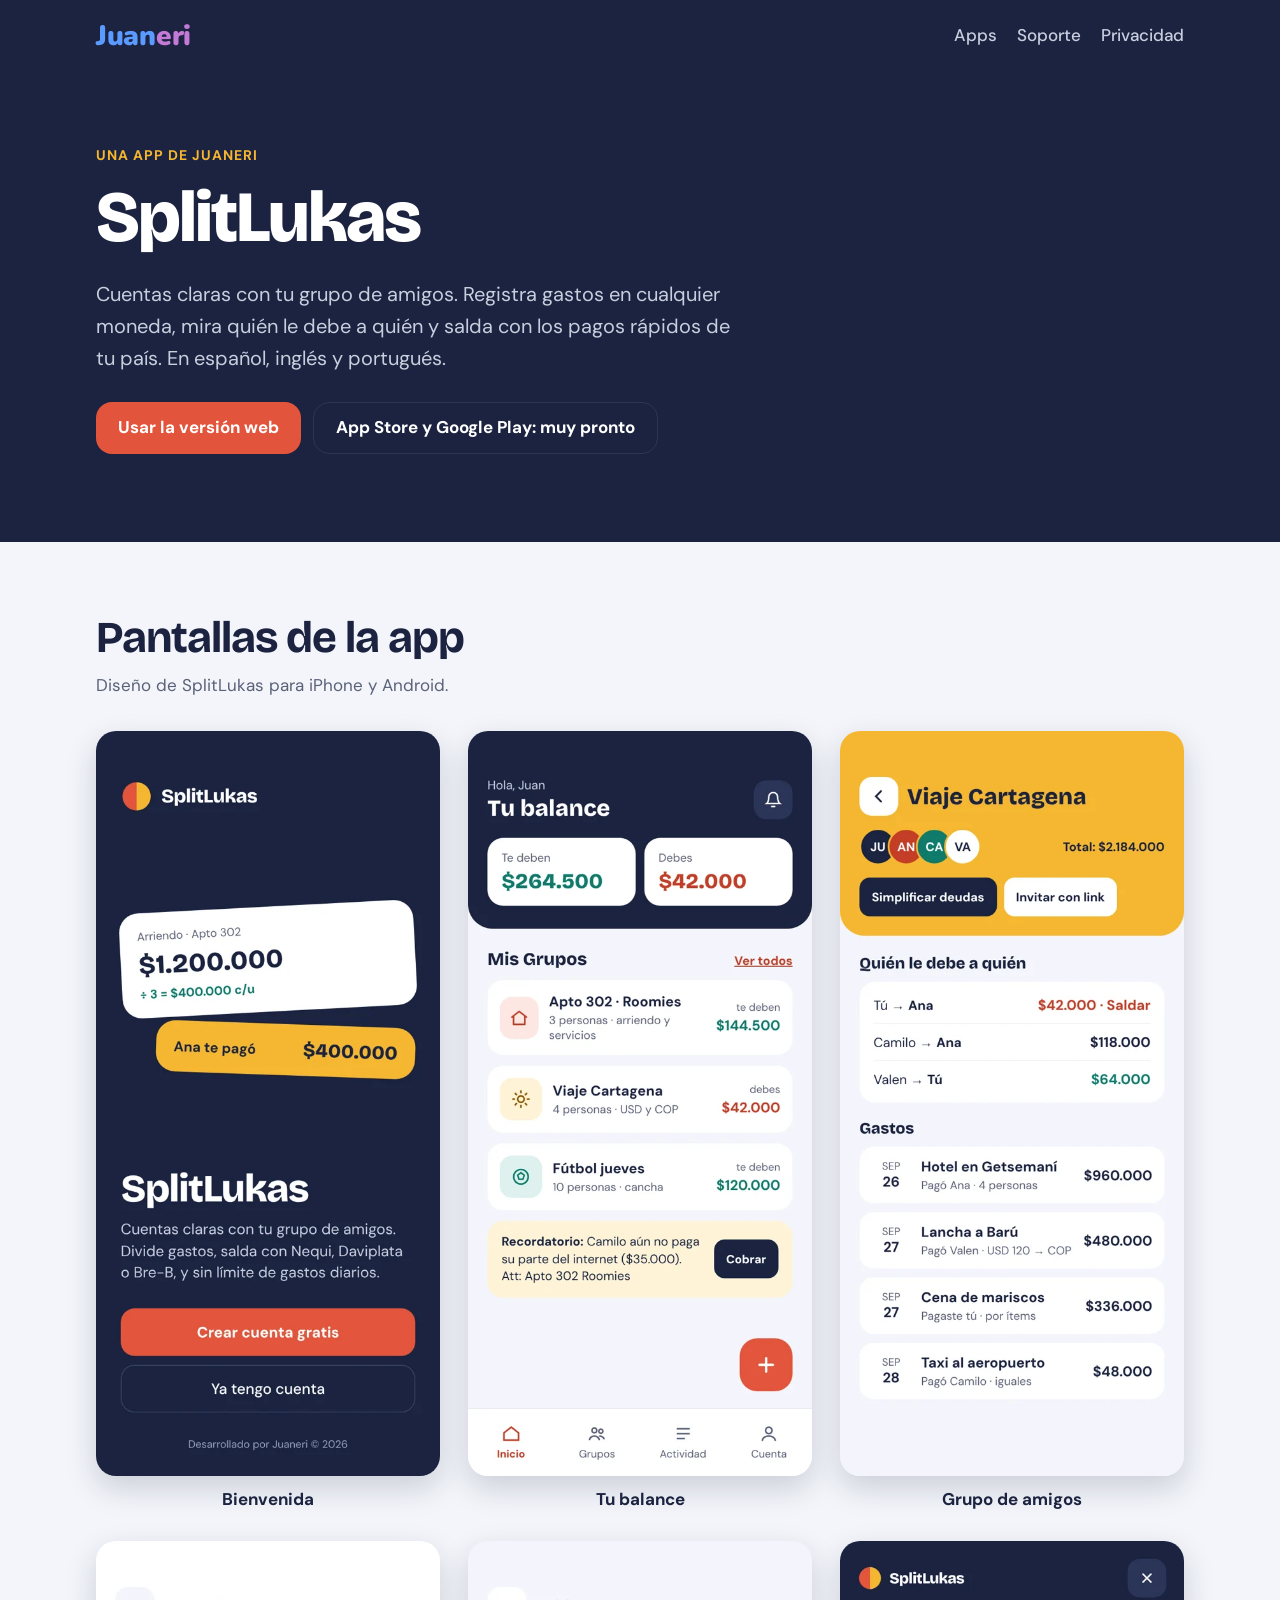
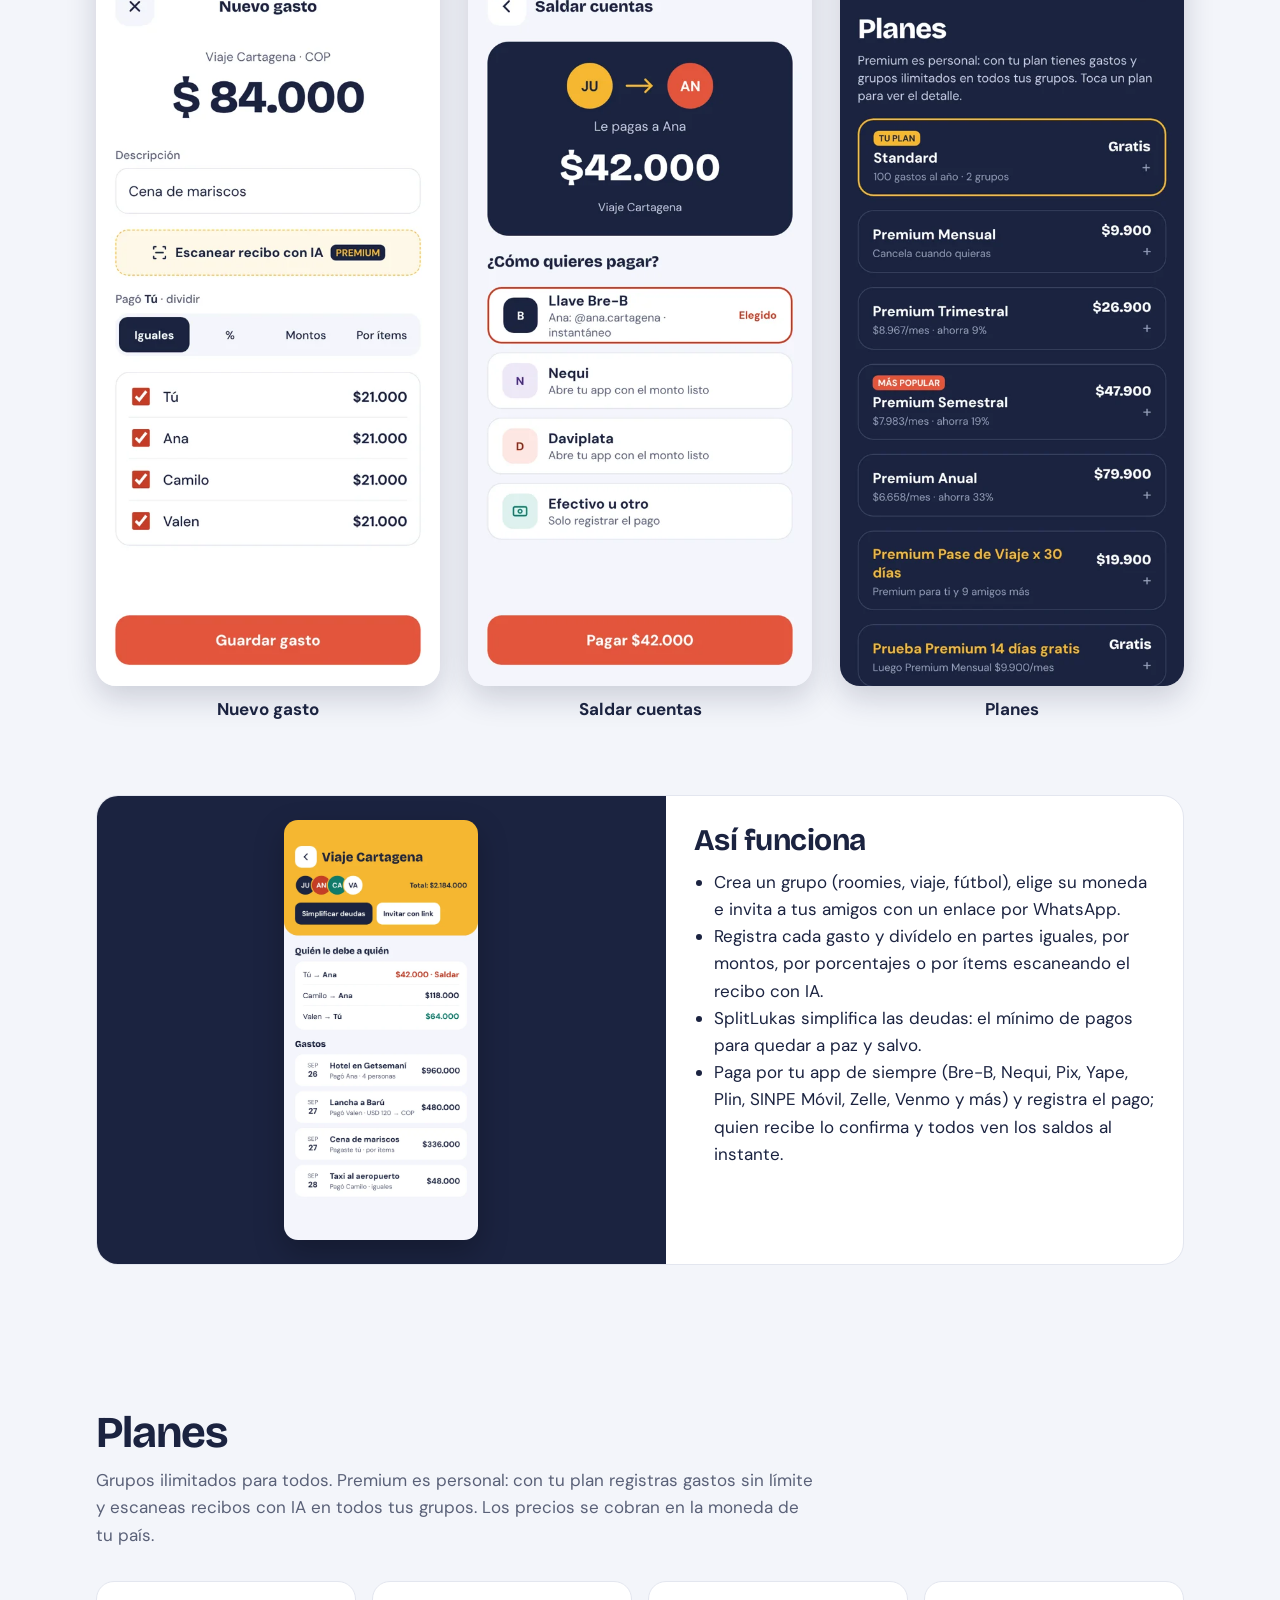
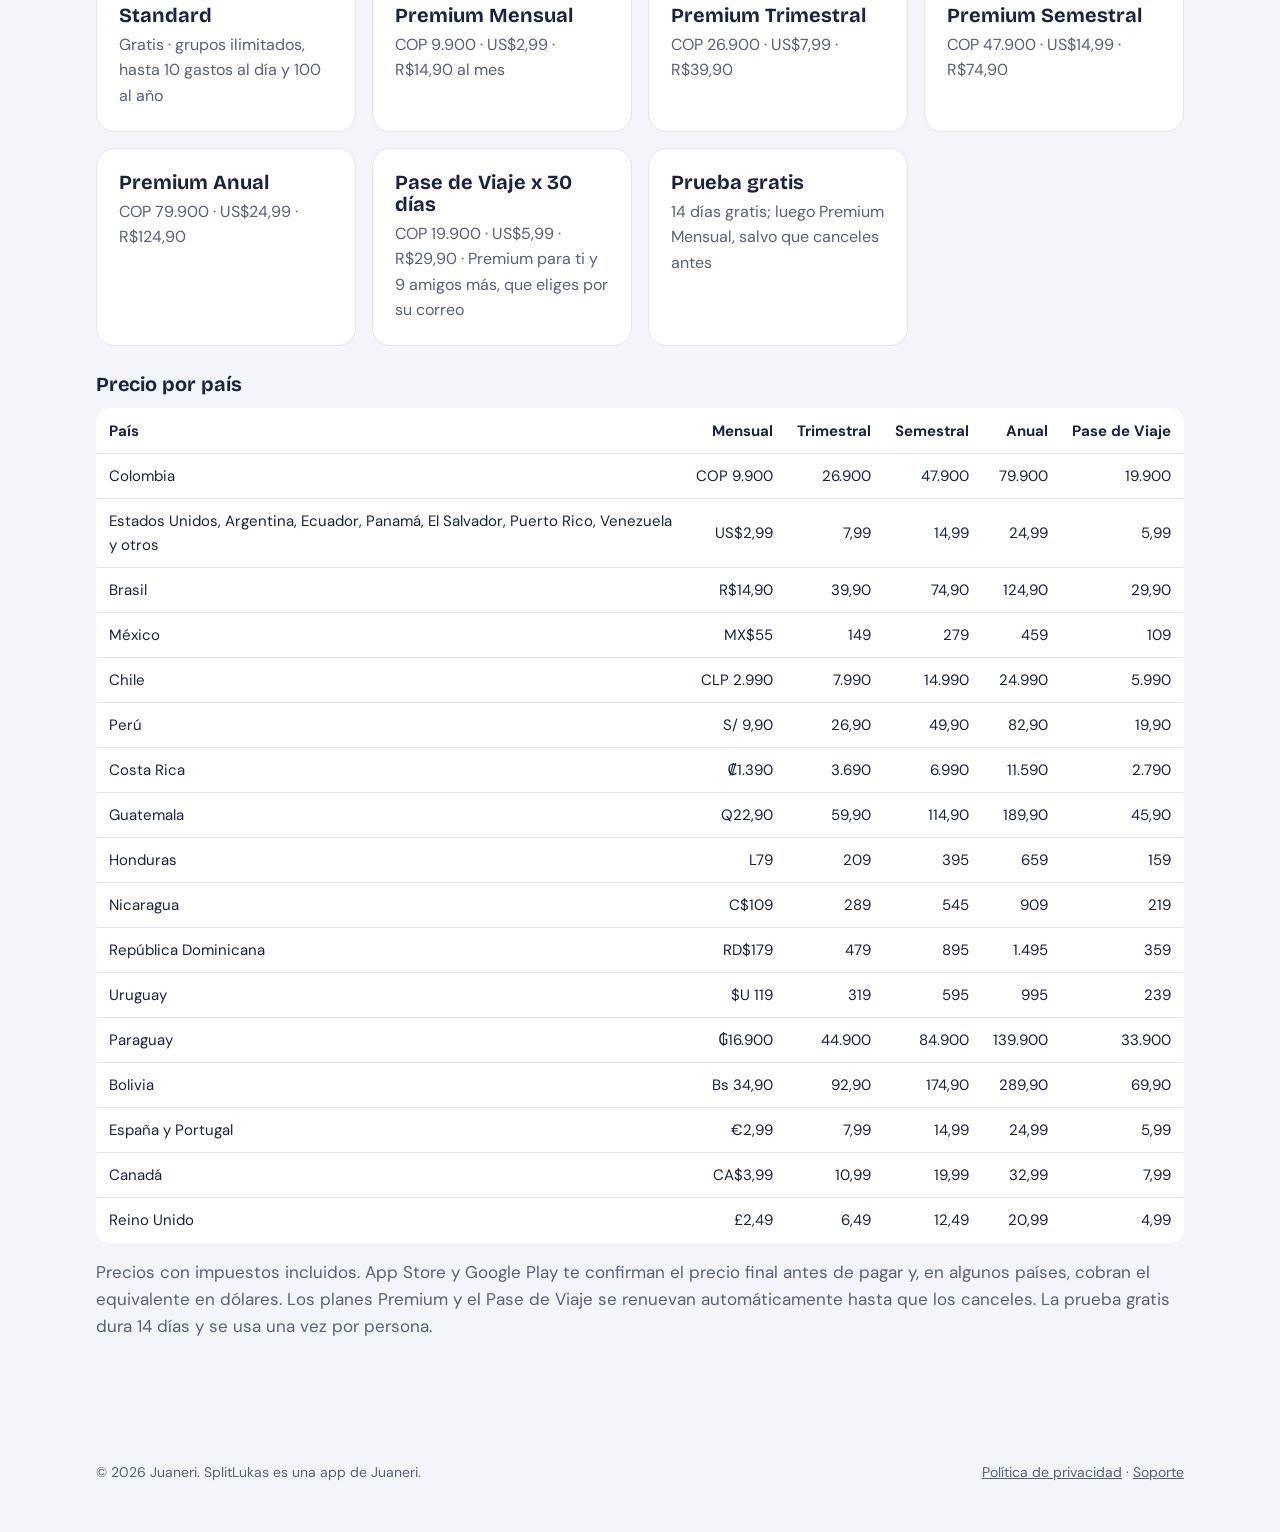
==== splitlukas/index.html @ 3a76f8da "SplitLukas global: idiomas, pagos rápidos por país, precios por país y nuevos límites del plan grati" ====
<!doctype html>
<html lang="es">
<head>
<meta charset="utf-8">
<meta name="viewport" content="width=device-width, initial-scale=1">
<title>SplitLukas · Cuentas claras con tu grupo de amigos</title>
<meta name="description" content="SplitLukas divide gastos entre amigos, roomies y viajeros, en cualquier moneda. Saldos en tiempo real y pagos rápidos de tu país: Bre-B, Pix, Yape, SINPE, Zelle y más. En español, inglés y portugués. Una app de Juaneri.">
<link rel="icon" href="../img/splitlukas-icon.png">
<link rel="preconnect" href="https://fonts.googleapis.com">
<link href="https://fonts.googleapis.com/css2?family=Bricolage+Grotesque:wght@700;800&family=DM+Sans:wght@400;500;700&family=Nunito:wght@900&display=swap" rel="stylesheet">
<link rel="stylesheet" href="../styles.css">
</head>
<body>
<header class="top">
  <div class="wrap nav">
    <a class="brand" href="/"><span class="wm-a">Juan</span><span class="wm-b">eri</span></a>
    <nav aria-label="Principal">
      <a href="/#apps">Apps</a>
      <a href="soporte.html">Soporte</a>
      <a href="privacidad.html">Privacidad</a>
    </nav>
  </div>
  <div class="wrap hero">
    <div class="eyebrow">Una app de Juaneri</div>
    <h1>SplitLukas</h1>
    <p>Cuentas claras con tu grupo de amigos. Registra gastos en cualquier moneda, mira quién le debe a quién y salda con los pagos rápidos de tu país. En español, inglés y portugués.</p>
    <div class="actions">
      <a class="btn primary" href="https://splitlukas.expo.app">Usar la versión web</a>
      <span class="btn ghost" aria-disabled="true">App Store y Google Play: muy pronto</span>
    </div>
  </div>
</header>
<main>
  <section class="gallery-sec">
    <div class="wrap">
      <div class="section-head">
        <h2>Pantallas de la app</h2>
        <p>Diseño de SplitLukas para iPhone y Android.</p>
      </div>
      <div class="gallery">
        <figure><img src="../img/proto-bienvenida.webp" alt="Pantalla de bienvenida con un arriendo dividido entre 3" width="540" height="1169" loading="lazy"><figcaption>Bienvenida</figcaption></figure>
        <figure><img src="../img/proto-inicio.webp" alt="Inicio con lo que te deben, lo que debes y tus grupos" width="540" height="1169" loading="lazy"><figcaption>Tu balance</figcaption></figure>
        <figure><img src="../img/proto-grupo.webp" alt="Grupo Viaje Cartagena con deudas simplificadas y gastos" width="540" height="1169" loading="lazy"><figcaption>Grupo de amigos</figcaption></figure>
        <figure><img src="../img/proto-gasto.webp" alt="Registro de un gasto dividido en partes iguales" width="540" height="1169" loading="lazy"><figcaption>Nuevo gasto</figcaption></figure>
        <figure><img src="../img/proto-saldar.webp" alt="Saldar cuentas con los pagos rápidos del país, como Bre-B, Pix o Yape" width="540" height="1169" loading="lazy"><figcaption>Saldar cuentas</figcaption></figure>
        <figure><img src="../img/app-planes.webp" alt="Pantalla Planes con Standard, los planes Premium, el Pase de Viaje y la prueba gratis" width="540" height="1169" loading="lazy"><figcaption>Planes</figcaption></figure>
      </div>
    </div>
  </section>
  <section>
    <div class="wrap">
      <div class="apps">
        <article class="app">
          <div class="shot"><img src="../img/proto-grupo.webp" alt="Grupo de viaje en SplitLukas con gastos y saldos" width="540" height="1169"></div>
          <div class="body">
            <h3>Así funciona</h3>
            <ul>
              <li>Crea un grupo (roomies, viaje, fútbol), elige su moneda e invita a tus amigos con un enlace por WhatsApp.</li>
              <li>Registra cada gasto y divídelo en partes iguales, por montos, por porcentajes o por ítems escaneando el recibo con IA.</li>
              <li>SplitLukas simplifica las deudas: el mínimo de pagos para quedar a paz y salvo.</li>
              <li>Paga por tu app de siempre (Bre-B, Nequi, Pix, Yape, Plin, SINPE Móvil, Zelle, Venmo y más) y registra el pago; quien recibe lo confirma y todos ven los saldos al instante.</li>
            </ul>
          </div>
        </article>
      </div>
    </div>
  </section>
  <section>
    <div class="wrap">
      <div class="section-head">
        <h2>Planes</h2>
        <p>Grupos ilimitados para todos. Premium es personal: con tu plan registras gastos sin límite y escaneas recibos con IA en todos tus grupos. Los precios se cobran en la moneda de tu país.</p>
      </div>
      <div class="values">
        <div class="value"><h3>Standard</h3><p>Gratis · grupos ilimitados, hasta 10 gastos al día y 100 al año</p></div>
        <div class="value"><h3>Premium Mensual</h3><p>COP 9.900 · US$2,99 · R$14,90 al mes</p></div>
        <div class="value"><h3>Premium Trimestral</h3><p>COP 26.900 · US$7,99 · R$39,90</p></div>
        <div class="value"><h3>Premium Semestral</h3><p>COP 47.900 · US$14,99 · R$74,90</p></div>
        <div class="value"><h3>Premium Anual</h3><p>COP 79.900 · US$24,99 · R$124,90</p></div>
        <div class="value"><h3>Pase de Viaje x 30 días</h3><p>COP 19.900 · US$5,99 · R$29,90 · Premium para ti y 9 amigos más, que eliges por su correo</p></div>
        <div class="value"><h3>Prueba gratis</h3><p>14 días gratis; luego Premium Mensual, salvo que canceles antes</p></div>
      </div>
      <h3 style="margin-top:28px">Precio por país</h3>
      <div style="overflow-x:auto">
      <table class="prices">
        <thead><tr><th>País</th><th>Mensual</th><th>Trimestral</th><th>Semestral</th><th>Anual</th><th>Pase de Viaje</th></tr></thead>
        <tbody>
          <tr><td>Colombia</td><td>COP 9.900</td><td>26.900</td><td>47.900</td><td>79.900</td><td>19.900</td></tr>
          <tr><td>Estados Unidos, Argentina, Ecuador, Panamá, El Salvador, Puerto Rico, Venezuela y otros</td><td>US$2,99</td><td>7,99</td><td>14,99</td><td>24,99</td><td>5,99</td></tr>
          <tr><td>Brasil</td><td>R$14,90</td><td>39,90</td><td>74,90</td><td>124,90</td><td>29,90</td></tr>
          <tr><td>México</td><td>MX$55</td><td>149</td><td>279</td><td>459</td><td>109</td></tr>
          <tr><td>Chile</td><td>CLP 2.990</td><td>7.990</td><td>14.990</td><td>24.990</td><td>5.990</td></tr>
          <tr><td>Perú</td><td>S/ 9,90</td><td>26,90</td><td>49,90</td><td>82,90</td><td>19,90</td></tr>
          <tr><td>Costa Rica</td><td>₡1.390</td><td>3.690</td><td>6.990</td><td>11.590</td><td>2.790</td></tr>
          <tr><td>Guatemala</td><td>Q22,90</td><td>59,90</td><td>114,90</td><td>189,90</td><td>45,90</td></tr>
          <tr><td>Honduras</td><td>L79</td><td>209</td><td>395</td><td>659</td><td>159</td></tr>
          <tr><td>Nicaragua</td><td>C$109</td><td>289</td><td>545</td><td>909</td><td>219</td></tr>
          <tr><td>República Dominicana</td><td>RD$179</td><td>479</td><td>895</td><td>1.495</td><td>359</td></tr>
          <tr><td>Uruguay</td><td>$U 119</td><td>319</td><td>595</td><td>995</td><td>239</td></tr>
          <tr><td>Paraguay</td><td>₲16.900</td><td>44.900</td><td>84.900</td><td>139.900</td><td>33.900</td></tr>
          <tr><td>Bolivia</td><td>Bs 34,90</td><td>92,90</td><td>174,90</td><td>289,90</td><td>69,90</td></tr>
          <tr><td>España y Portugal</td><td>€2,99</td><td>7,99</td><td>14,99</td><td>24,99</td><td>5,99</td></tr>
          <tr><td>Canadá</td><td>CA$3,99</td><td>10,99</td><td>19,99</td><td>32,99</td><td>7,99</td></tr>
          <tr><td>Reino Unido</td><td>£2,49</td><td>6,49</td><td>12,49</td><td>20,99</td><td>4,99</td></tr>
        </tbody>
      </table>
      </div>
      <p style="color:var(--muted);margin-top:16px">Precios con impuestos incluidos. App Store y Google Play te confirman el precio final antes de pagar y, en algunos países, cobran el equivalente en dólares. Los planes Premium y el Pase de Viaje se renuevan automáticamente hasta que los canceles. La prueba gratis dura 14 días y se usa una vez por persona.</p>
    </div>
  </section>
</main>
<footer>
  <div class="wrap">
    <span>© 2026 Juaneri. SplitLukas es una app de Juaneri.</span>
    <span><a href="privacidad.html">Política de privacidad</a> · <a href="soporte.html">Soporte</a></span>
  </div>
</footer>
</body>
</html>
---- styles.css ----
:root {
  --night: #1b2340;
  --night-soft: #2b3558;
  --coral: #e2553c;
  --coral-dark: #c43d27;
  --mango: #f5b730;
  --teal: #0f7a6b;
  --ground: #f3f5fa;
  --ink: #1b2340;
  --muted: #5a6178;
  --line: #e3e6ef;
  --card: #ffffff;
  --radius: 22px;
  --max: 1120px;
}

* { box-sizing: border-box; }
html { scroll-behavior: smooth; }
body {
  margin: 0;
  background: var(--ground);
  color: var(--ink);
  font-family: "DM Sans", system-ui, -apple-system, "Segoe UI", sans-serif;
  font-size: 17px;
  line-height: 1.6;
}
h1, h2, h3 { font-family: "Bricolage Grotesque", "DM Sans", sans-serif; line-height: 1.1; margin: 0; }
a { color: var(--coral-dark); }
img { max-width: 100%; display: block; }
.wrap { max-width: var(--max); margin: 0 auto; padding: 0 16px; }

/* Encabezado */
.top { background: var(--night); color: #fff; }
.nav { display: flex; align-items: center; justify-content: space-between; gap: 16px; min-height: 72px; flex-wrap: wrap; }
.brand { display: flex; align-items: center; gap: 10px; color: #fff; text-decoration: none; font-family: "Bricolage Grotesque", sans-serif; font-weight: 800; font-size: 24px; letter-spacing: -0.5px; }
.mark { width: 30px; height: 30px; border-radius: 50%; background: linear-gradient(90deg, var(--coral) 0 48%, var(--night) 48% 52%, var(--mango) 52% 100%); }
.nav nav { display: flex; gap: 20px; flex-wrap: wrap; }
.nav nav a { color: #c9cede; text-decoration: none; font-weight: 500; }
.nav nav a:hover { color: #fff; }

.hero { padding-top: 72px; padding-bottom: 88px; }
.hero .eyebrow { color: var(--mango); font-weight: 700; letter-spacing: 1px; text-transform: uppercase; font-size: 14px; }
.hero h1 { font-size: clamp(40px, 7vw, 72px); font-weight: 800; letter-spacing: -2px; margin: 12px 0 20px; max-width: 14ch; }
.hero p { color: #c9cede; font-size: 20px; max-width: 46ch; margin: 0 0 28px; }
.btn { display: inline-flex; align-items: center; justify-content: center; min-height: 52px; padding: 0 22px; border-radius: 16px; font-weight: 700; text-decoration: none; }
.btn.primary { background: var(--coral); color: #fff; }
.btn.ghost { border: 1.5px solid var(--night-soft); color: #fff; }
.btn.dark { background: var(--night); color: #fff; }
.actions { display: flex; gap: 12px; flex-wrap: wrap; }

/* Secciones */
section { padding: 72px 0; }
.section-head { margin-bottom: 32px; max-width: 60ch; }
.section-head h2 { font-size: clamp(30px, 4vw, 44px); letter-spacing: -1px; margin-bottom: 10px; }
.section-head p { color: var(--muted); margin: 0; }

.apps { display: grid; gap: 24px; }
.app { background: var(--card); border-radius: var(--radius); overflow: hidden; display: grid; grid-template-columns: 1fr; border: 1px solid var(--line); }
.app .shot { background: var(--night); display: flex; align-items: center; justify-content: center; padding: 24px; min-height: 260px; }
.app .shot img { border-radius: 14px; box-shadow: 0 12px 30px rgba(0,0,0,.25); max-height: 420px; width: auto; }
.app .shot.stack { flex-direction: column; gap: 16px; }
.app .shot figure { margin: 0; display: flex; flex-direction: column; gap: 8px; }
.app .shot figcaption { color: #c9cede; font-size: 14px; text-align: center; }
.app .body { padding: 28px; display: flex; flex-direction: column; gap: 12px; }
.app h3 { font-size: 30px; letter-spacing: -0.5px; }
.app p { color: var(--muted); margin: 0; }
.tag { align-self: flex-start; font-size: 13px; font-weight: 700; padding: 4px 10px; border-radius: 8px; }
.tag.soon { background: #fef3d6; color: #6b4600; }
.tag.live { background: #ddf1ee; color: var(--teal); }
.tag.private { background: #eef0f5; color: var(--muted); }
.app ul { margin: 0; padding-left: 20px; color: var(--ink); }
@media (min-width: 860px) {
  .app { grid-template-columns: 1.1fr 1fr; }
  .app.flip .shot { order: 2; }
}

.values { display: grid; gap: 16px; grid-template-columns: repeat(auto-fit, minmax(220px, 1fr)); }
.value { background: var(--card); border: 1px solid var(--line); border-radius: 18px; padding: 22px; }
.value h3 { font-size: 20px; margin-bottom: 6px; }
.value p { margin: 0; color: var(--muted); font-size: 16px; }

.contact { background: var(--night); color: #fff; border-radius: var(--radius); padding: 40px 28px; display: flex; flex-direction: column; gap: 14px; }
.contact h2 { font-size: clamp(28px, 4vw, 40px); }
.contact p { color: #c9cede; margin: 0; }

footer { padding: 32px 0 48px; color: var(--muted); font-size: 14px; }
footer .wrap { display: flex; justify-content: space-between; gap: 12px; flex-wrap: wrap; }
footer a { color: var(--muted); }

/* Páginas de texto (privacidad, soporte) */
.doc { background: var(--card); border-radius: var(--radius); padding: 32px 24px; margin: 40px auto 64px; max-width: 760px; border: 1px solid var(--line); }
.doc h1 { font-size: clamp(32px, 5vw, 44px); letter-spacing: -1px; margin-bottom: 8px; }
.doc h2 { font-size: 22px; margin: 32px 0 8px; }
.doc .meta { color: var(--muted); font-size: 15px; }
.doc li { margin-bottom: 6px; }
.faq details { border-top: 1px solid var(--line); padding: 14px 0; }
.faq summary { font-weight: 700; cursor: pointer; }

/* Logo tipo Cash Flow */
.brand { font-family: "Nunito", "DM Sans", sans-serif; font-weight: 900; font-size: 28px; letter-spacing: -0.3px; gap: 0; }
.wm-a { color: #5b9bff; }
.wm-b { color: #c27ad6; }

/* Pantallas del prototipo */
.app .shot.phones { gap: 14px; padding: 28px 20px; }
.app .shot.phones img { width: calc((100% - 28px) / 3); max-width: 200px; height: auto; max-height: none; border-radius: 18px; }
.app .shot.phones img:nth-child(2) { transform: translateY(-14px); }
.gallery-sec { padding-bottom: 0; }
.gallery { display: grid; gap: 20px; grid-template-columns: repeat(2, minmax(0, 1fr)); }
.gallery figure { margin: 0; display: flex; flex-direction: column; gap: 10px; }
.gallery img { width: 100%; height: auto; border-radius: 20px; box-shadow: 0 12px 30px rgba(27,35,64,.18); }
.gallery figcaption { text-align: center; font-weight: 700; color: var(--ink); }
@media (min-width: 860px) { .gallery { grid-template-columns: repeat(3, minmax(0, 1fr)); gap: 28px; } }
.prices { width: 100%; border-collapse: collapse; margin-top: 12px; font-size: 15px; background: var(--card); border: 1px solid var(--line); border-radius: 14px; overflow: hidden; }
.prices th, .prices td { padding: 10px 12px; text-align: right; border-bottom: 1px solid var(--line); white-space: nowrap; }
.prices th:first-child, .prices td:first-child { text-align: left; white-space: normal; min-width: 160px; }
.prices thead th { font-weight: 700; }
.prices tbody tr:last-child td { border-bottom: 0; }
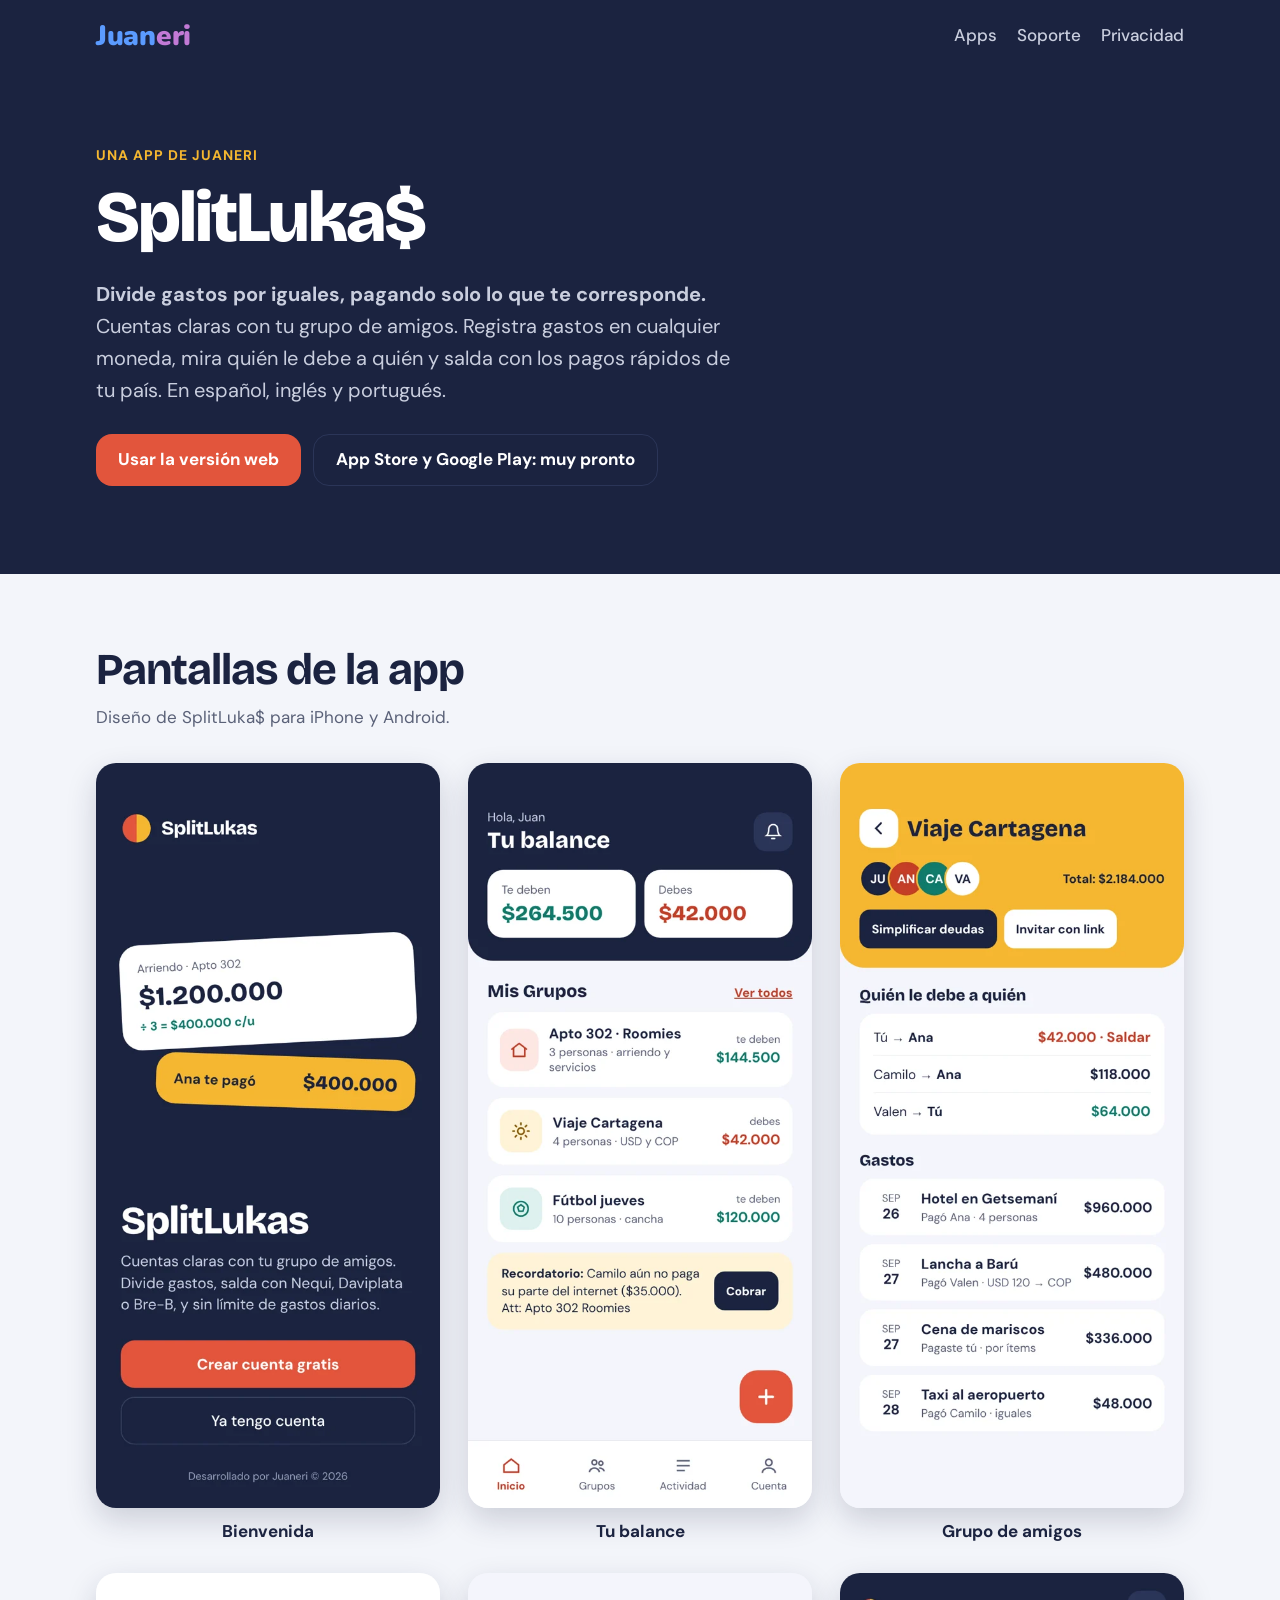
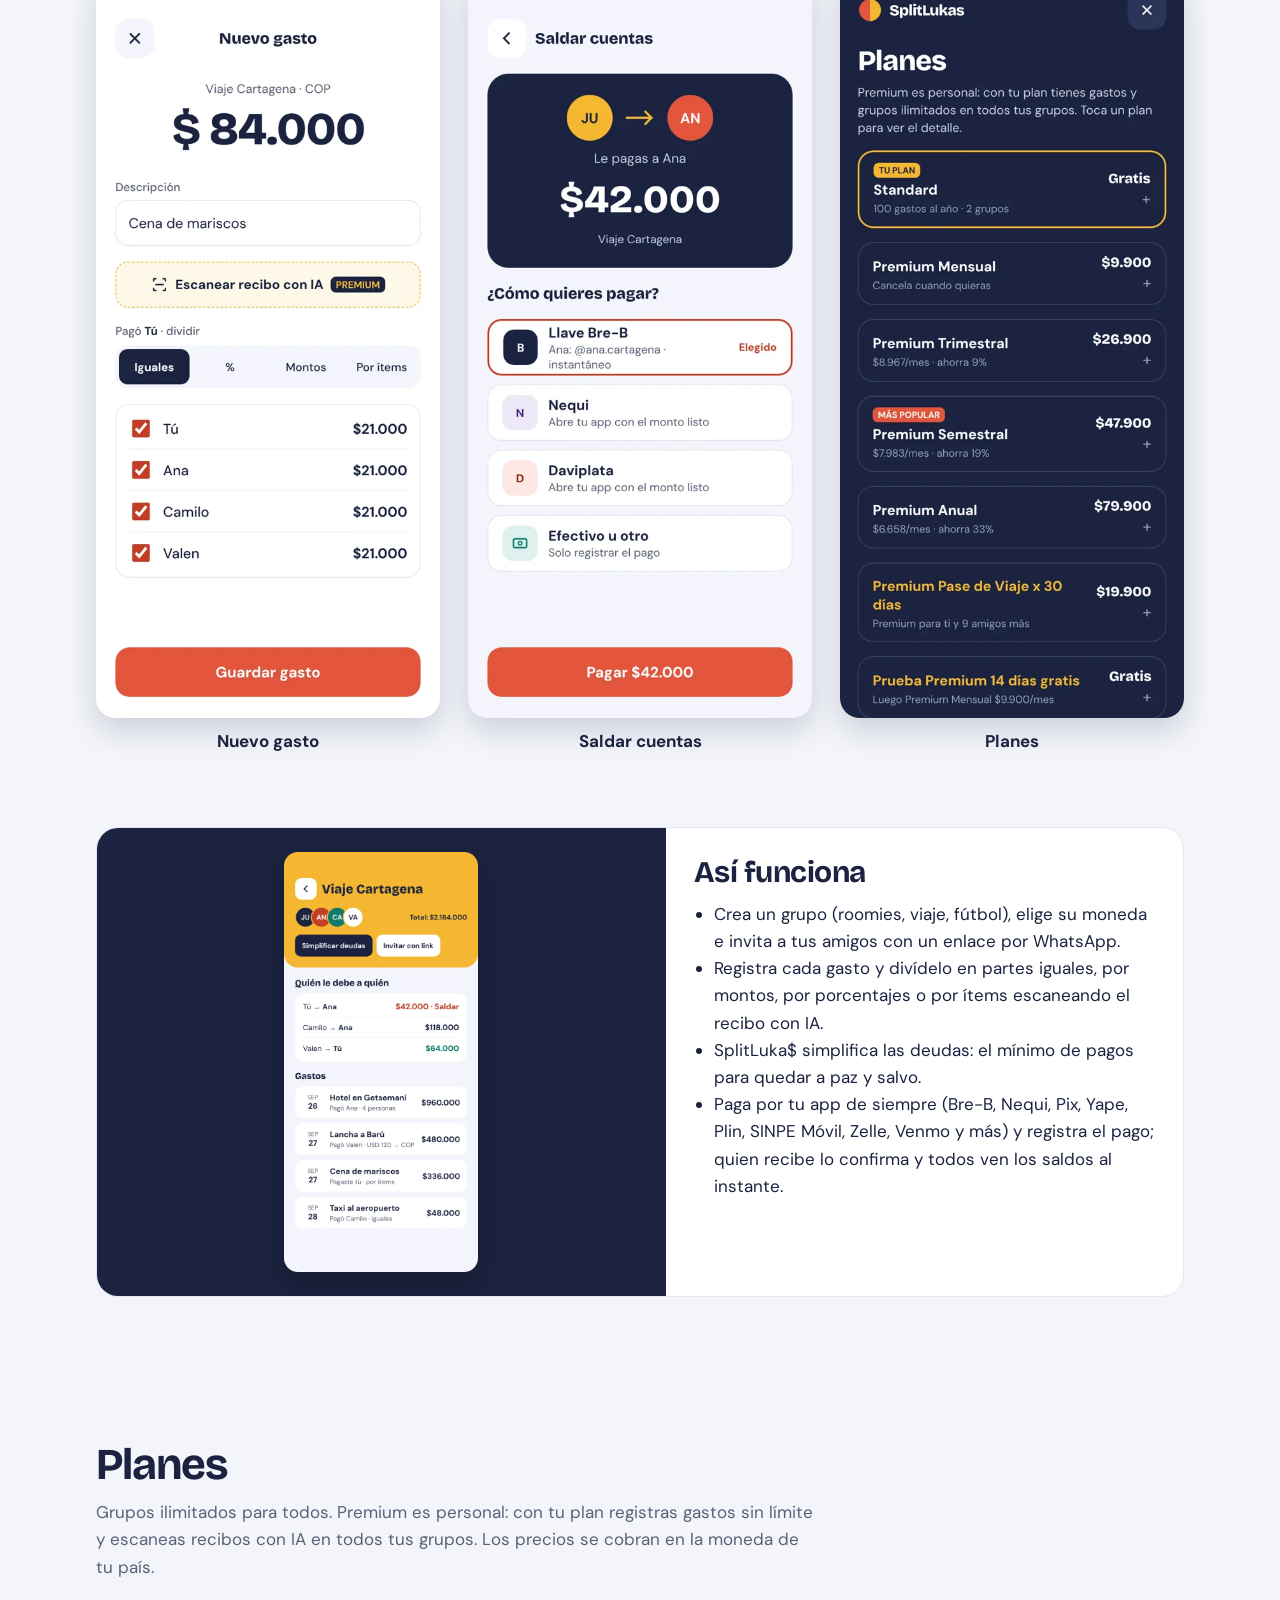
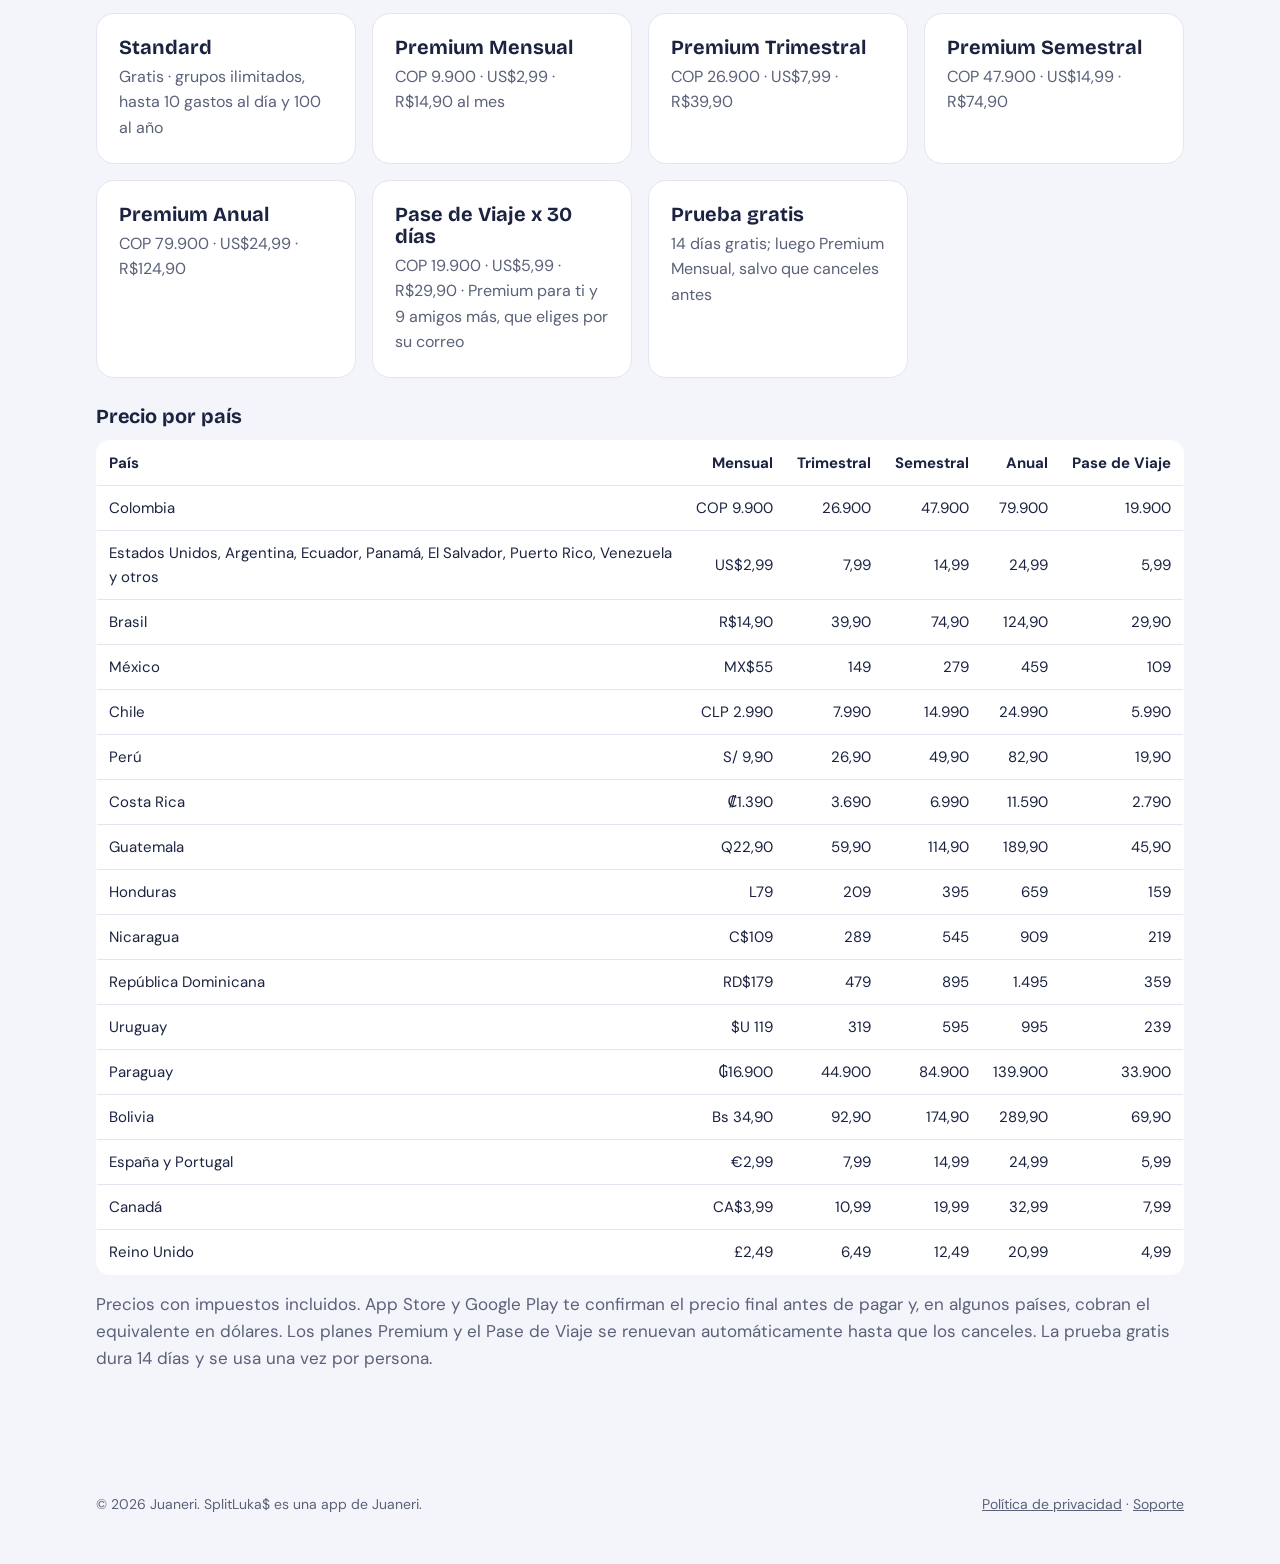
==== commit e7ef6d06: "SplitLuka$: nuevo nombre visible, subtítulo y logo de moneda partida" ====
--- a/splitlukas/index.html
+++ b/splitlukas/index.html
@@ -3,8 +3,8 @@
 <head>
 <meta charset="utf-8">
 <meta name="viewport" content="width=device-width, initial-scale=1">
-<title>SplitLukas · Cuentas claras con tu grupo de amigos</title>
-<meta name="description" content="SplitLukas divide gastos entre amigos, roomies y viajeros, en cualquier moneda. Saldos en tiempo real y pagos rápidos de tu país: Bre-B, Pix, Yape, SINPE, Zelle y más. En español, inglés y portugués. Una app de Juaneri.">
+<title>SplitLuka$ · Cuentas claras con tu grupo de amigos</title>
+<meta name="description" content="SplitLuka$ divide gastos entre amigos, roomies y viajeros, en cualquier moneda. Saldos en tiempo real y pagos rápidos de tu país: Bre-B, Pix, Yape, SINPE, Zelle y más. En español, inglés y portugués. Una app de Juaneri.">
 <link rel="icon" href="../img/splitlukas-icon.png">
 <link rel="preconnect" href="https://fonts.googleapis.com">
 <link href="https://fonts.googleapis.com/css2?family=Bricolage+Grotesque:wght@700;800&family=DM+Sans:wght@400;500;700&family=Nunito:wght@900&display=swap" rel="stylesheet">
@@ -22,8 +22,8 @@
   </div>
   <div class="wrap hero">
     <div class="eyebrow">Una app de Juaneri</div>
-    <h1>SplitLukas</h1>
-    <p>Cuentas claras con tu grupo de amigos. Registra gastos en cualquier moneda, mira quién le debe a quién y salda con los pagos rápidos de tu país. En español, inglés y portugués.</p>
+    <h1>SplitLuka$</h1>
+    <p><strong>Divide gastos por iguales, pagando solo lo que te corresponde.</strong> Cuentas claras con tu grupo de amigos. Registra gastos en cualquier moneda, mira quién le debe a quién y salda con los pagos rápidos de tu país. En español, inglés y portugués.</p>
     <div class="actions">
       <a class="btn primary" href="https://splitlukas.expo.app">Usar la versión web</a>
       <span class="btn ghost" aria-disabled="true">App Store y Google Play: muy pronto</span>
@@ -35,7 +35,7 @@
     <div class="wrap">
       <div class="section-head">
         <h2>Pantallas de la app</h2>
-        <p>Diseño de SplitLukas para iPhone y Android.</p>
+        <p>Diseño de SplitLuka$ para iPhone y Android.</p>
       </div>
       <div class="gallery">
         <figure><img src="../img/proto-bienvenida.webp" alt="Pantalla de bienvenida con un arriendo dividido entre 3" width="540" height="1169" loading="lazy"><figcaption>Bienvenida</figcaption></figure>
@@ -51,13 +51,13 @@
     <div class="wrap">
       <div class="apps">
         <article class="app">
-          <div class="shot"><img src="../img/proto-grupo.webp" alt="Grupo de viaje en SplitLukas con gastos y saldos" width="540" height="1169"></div>
+          <div class="shot"><img src="../img/proto-grupo.webp" alt="Grupo de viaje en SplitLuka$ con gastos y saldos" width="540" height="1169"></div>
           <div class="body">
             <h3>Así funciona</h3>
             <ul>
               <li>Crea un grupo (roomies, viaje, fútbol), elige su moneda e invita a tus amigos con un enlace por WhatsApp.</li>
               <li>Registra cada gasto y divídelo en partes iguales, por montos, por porcentajes o por ítems escaneando el recibo con IA.</li>
-              <li>SplitLukas simplifica las deudas: el mínimo de pagos para quedar a paz y salvo.</li>
+              <li>SplitLuka$ simplifica las deudas: el mínimo de pagos para quedar a paz y salvo.</li>
               <li>Paga por tu app de siempre (Bre-B, Nequi, Pix, Yape, Plin, SINPE Móvil, Zelle, Venmo y más) y registra el pago; quien recibe lo confirma y todos ven los saldos al instante.</li>
             </ul>
           </div>
@@ -111,7 +111,7 @@
 </main>
 <footer>
   <div class="wrap">
-    <span>© 2026 Juaneri. SplitLukas es una app de Juaneri.</span>
+    <span>© 2026 Juaneri. SplitLuka$ es una app de Juaneri.</span>
     <span><a href="privacidad.html">Política de privacidad</a> · <a href="soporte.html">Soporte</a></span>
   </div>
 </footer>
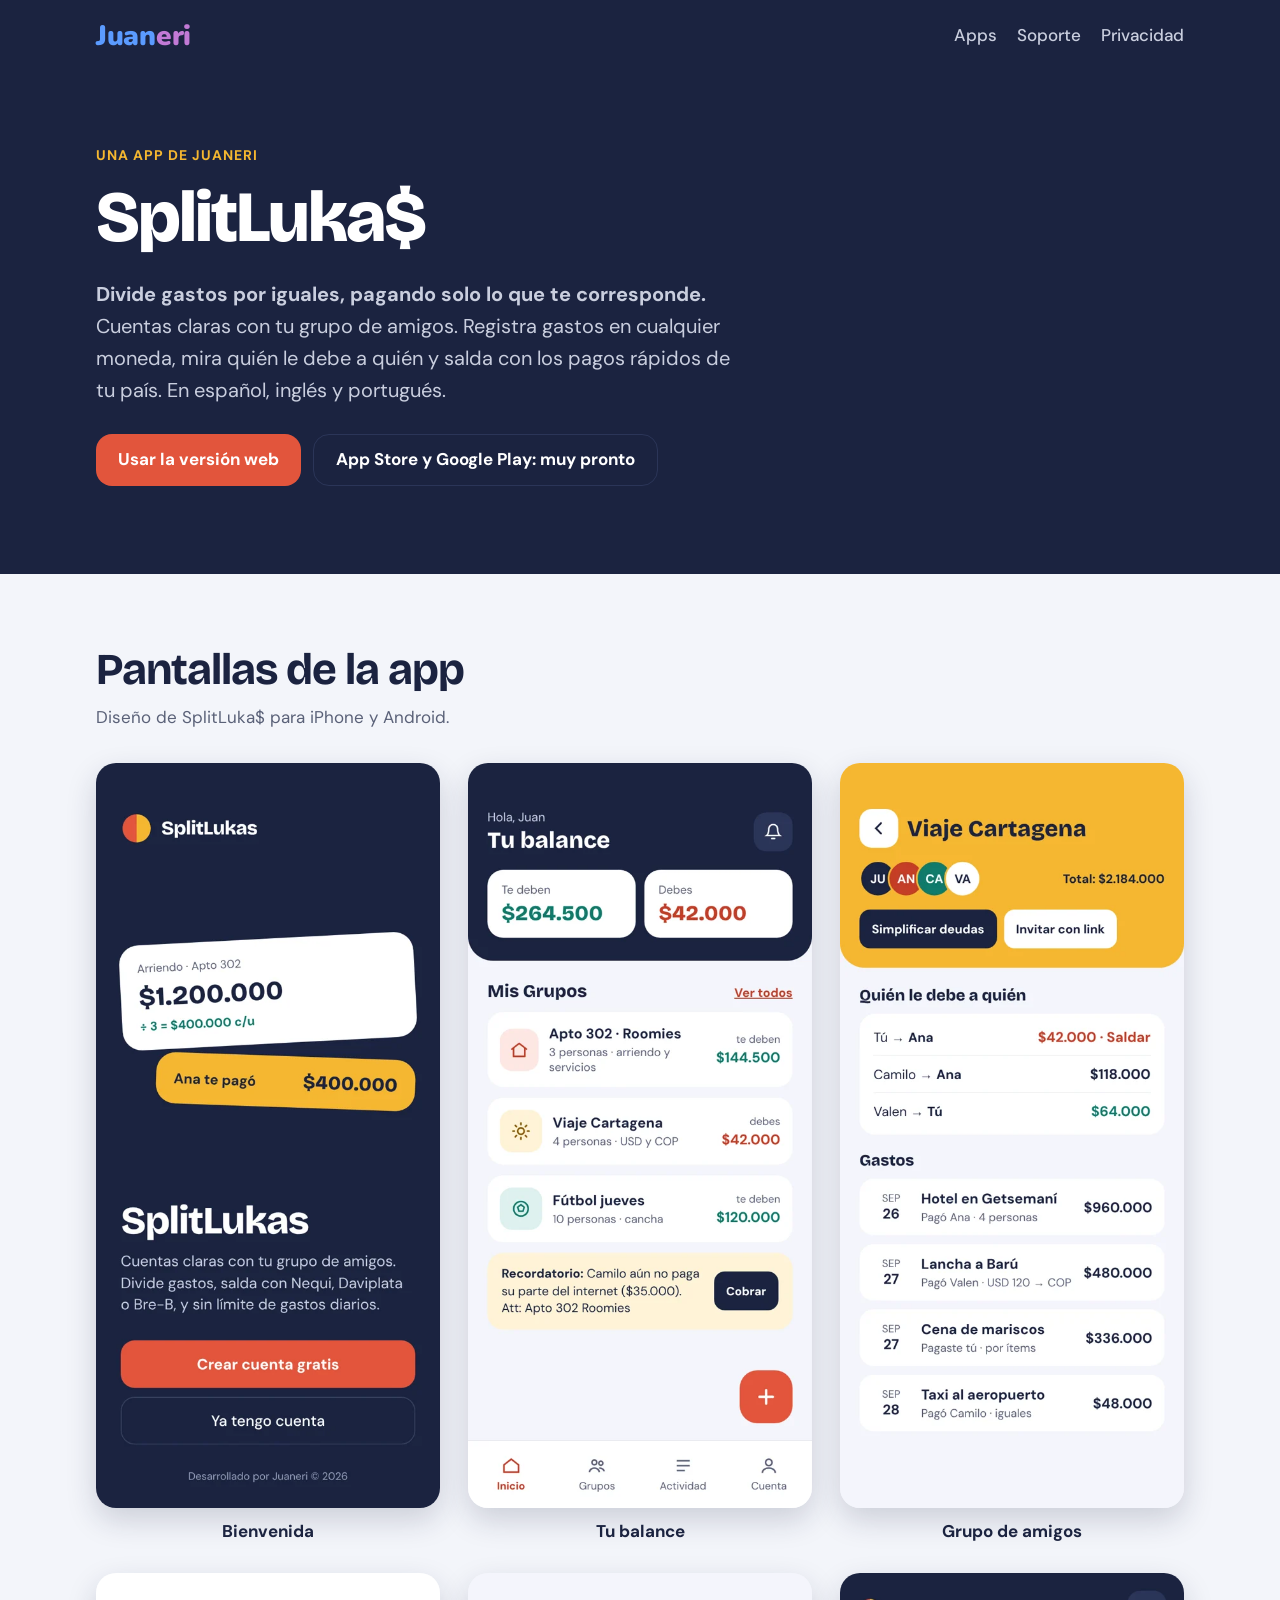
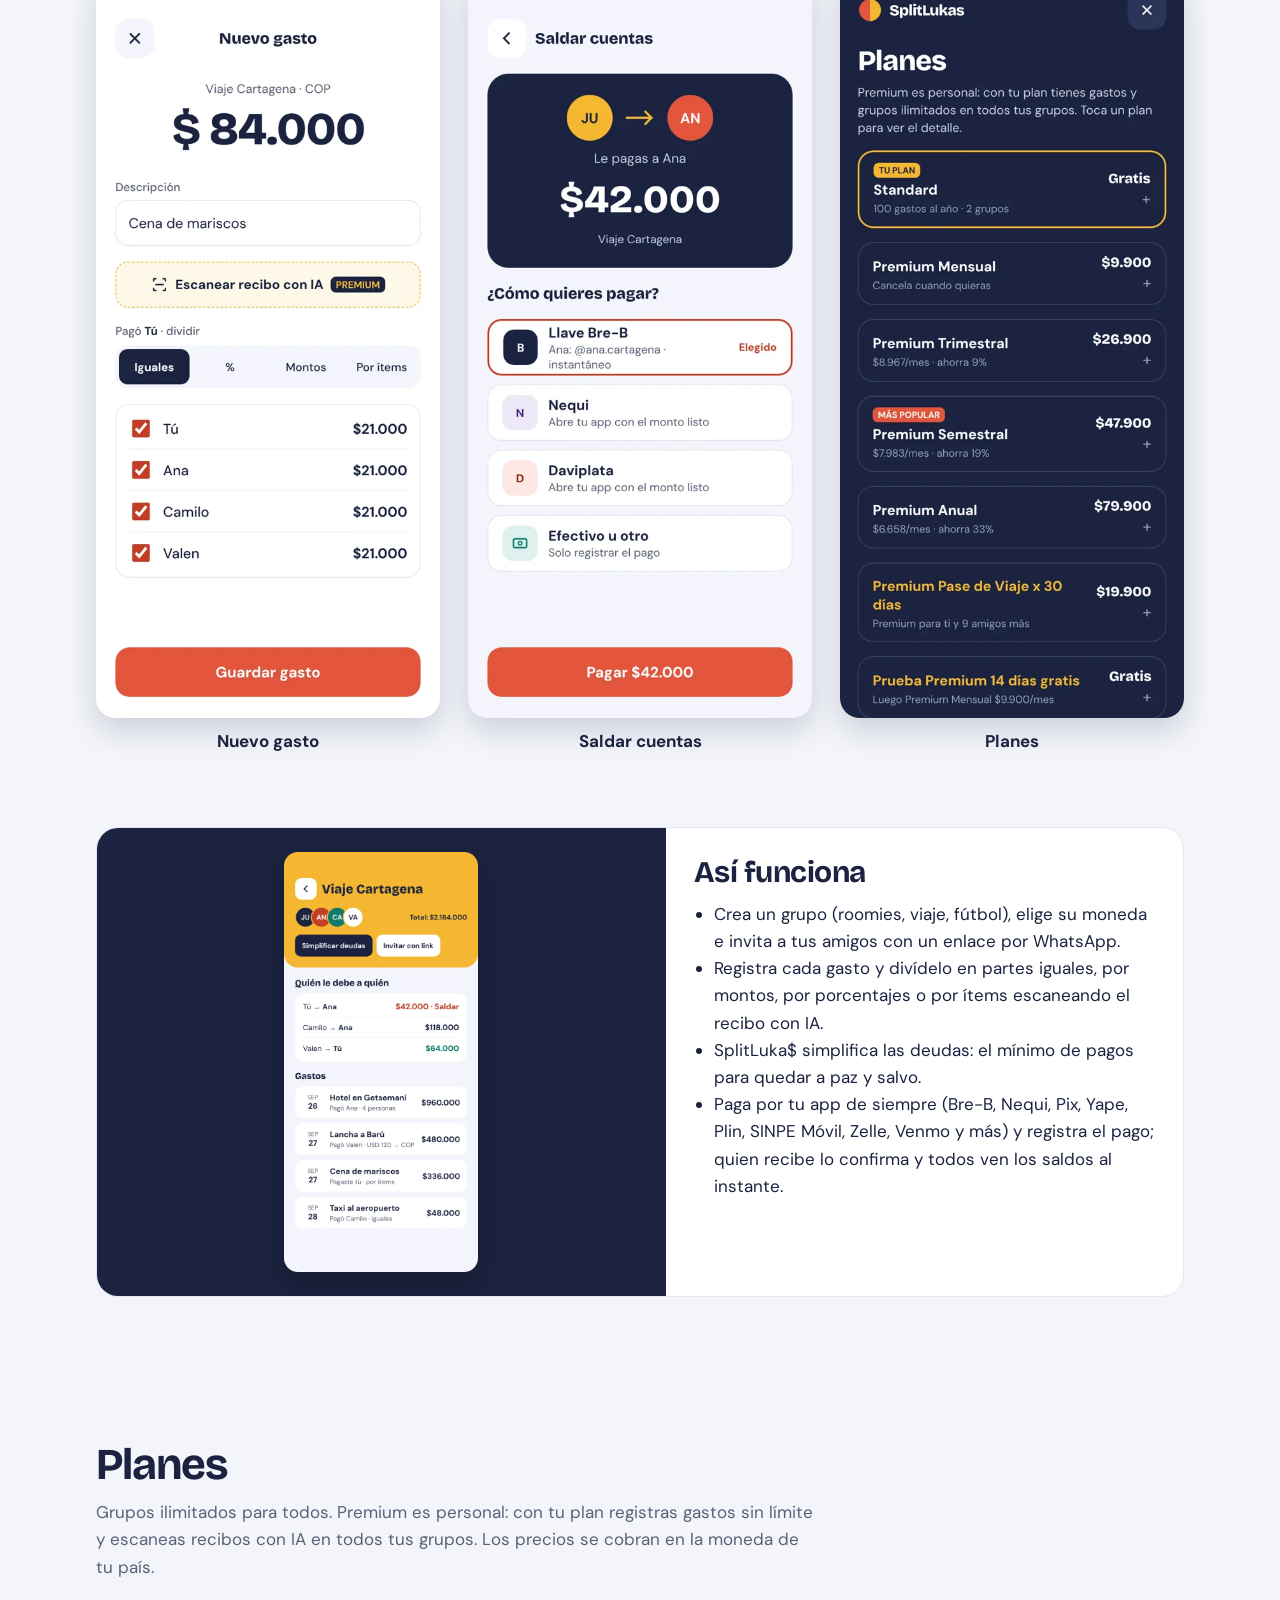
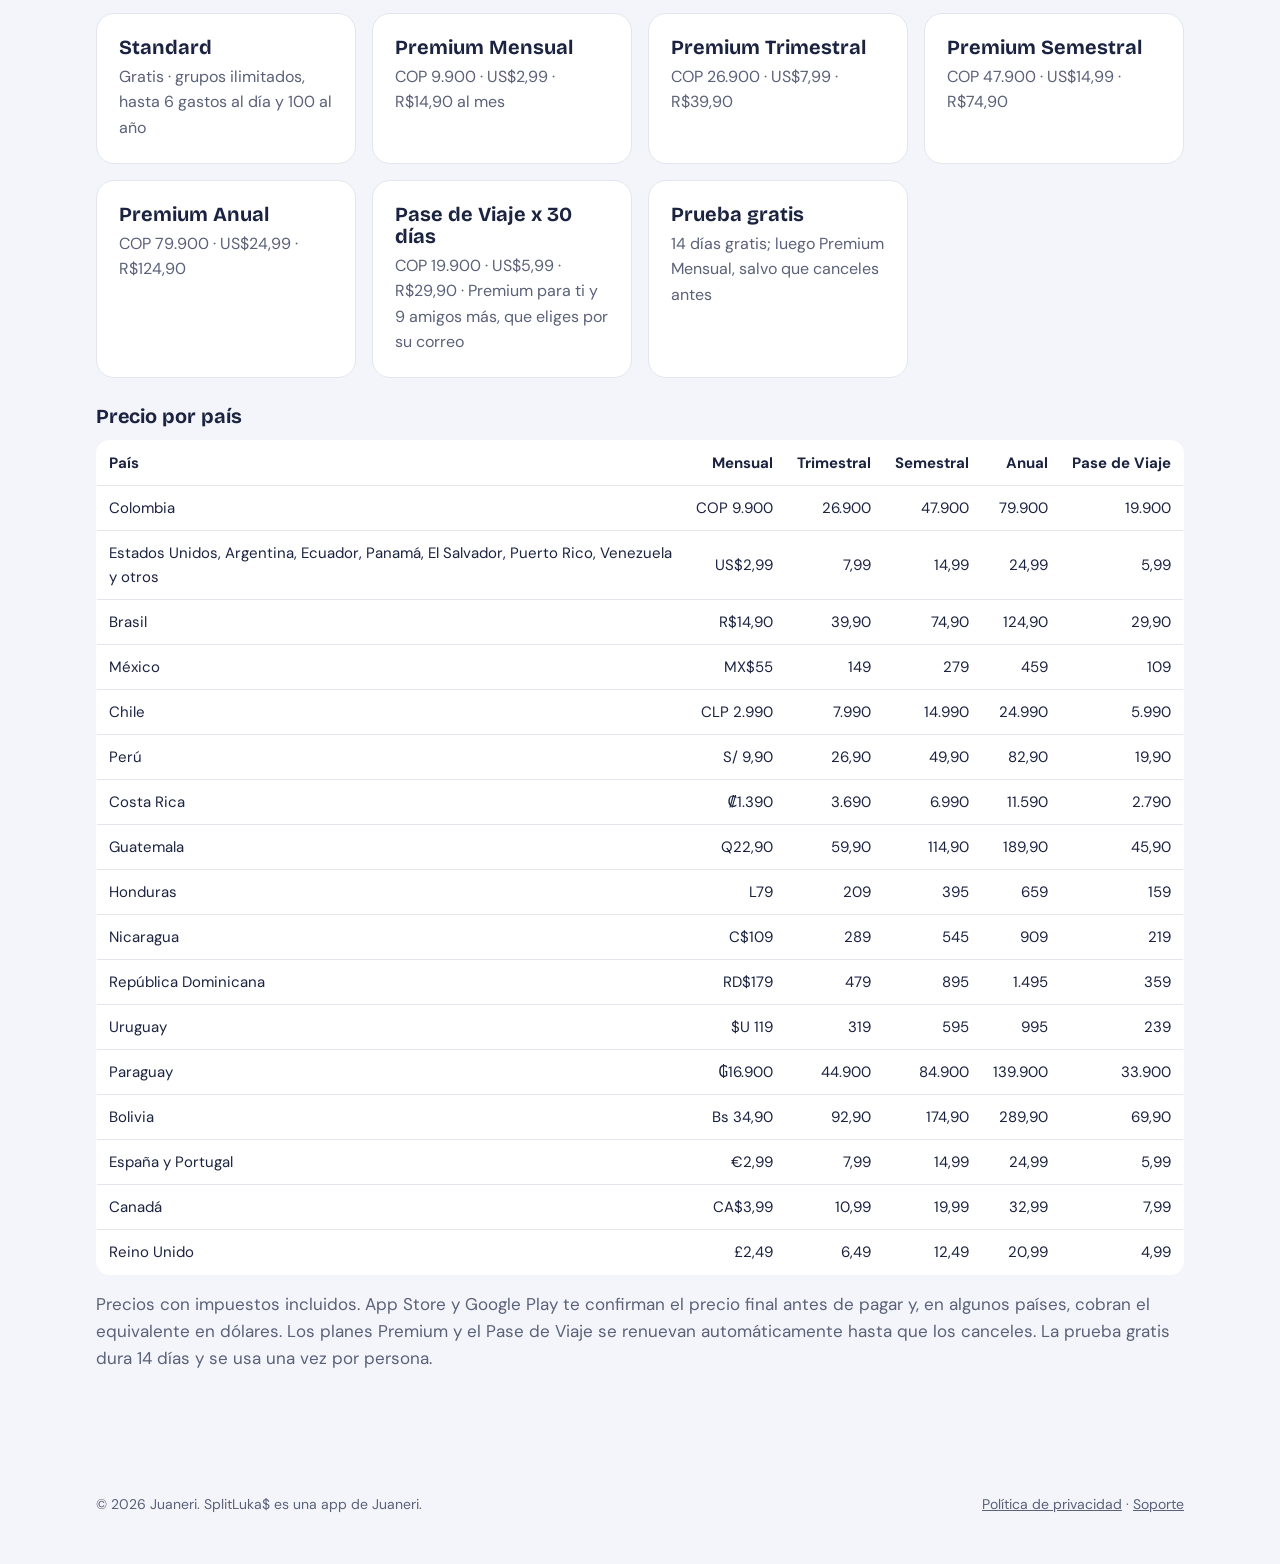
==== commit fca8e494: "SplitLuka$: plan gratis con 6 gastos al día" ====
--- a/splitlukas/index.html
+++ b/splitlukas/index.html
@@ -72,7 +72,7 @@
         <p>Grupos ilimitados para todos. Premium es personal: con tu plan registras gastos sin límite y escaneas recibos con IA en todos tus grupos. Los precios se cobran en la moneda de tu país.</p>
       </div>
       <div class="values">
-        <div class="value"><h3>Standard</h3><p>Gratis · grupos ilimitados, hasta 10 gastos al día y 100 al año</p></div>
+        <div class="value"><h3>Standard</h3><p>Gratis · grupos ilimitados, hasta 6 gastos al día y 100 al año</p></div>
         <div class="value"><h3>Premium Mensual</h3><p>COP 9.900 · US$2,99 · R$14,90 al mes</p></div>
         <div class="value"><h3>Premium Trimestral</h3><p>COP 26.900 · US$7,99 · R$39,90</p></div>
         <div class="value"><h3>Premium Semestral</h3><p>COP 47.900 · US$14,99 · R$74,90</p></div>
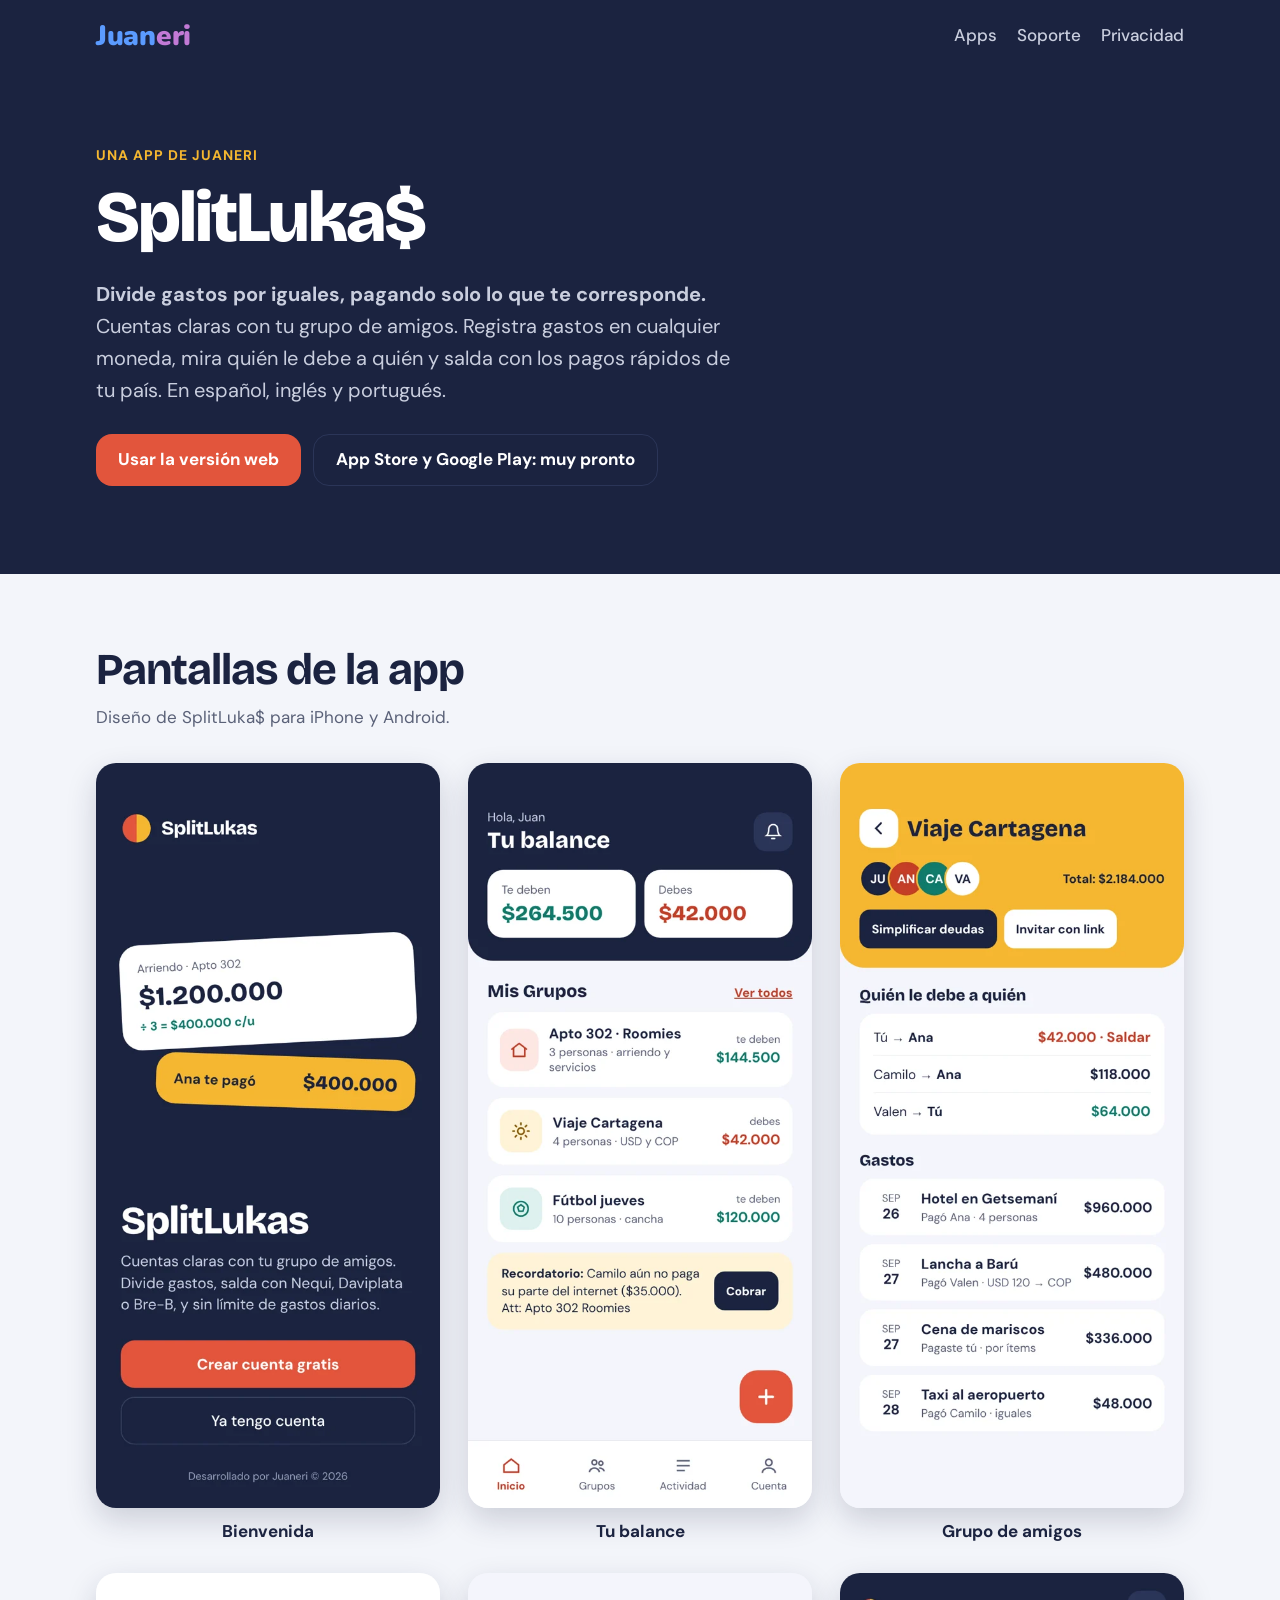
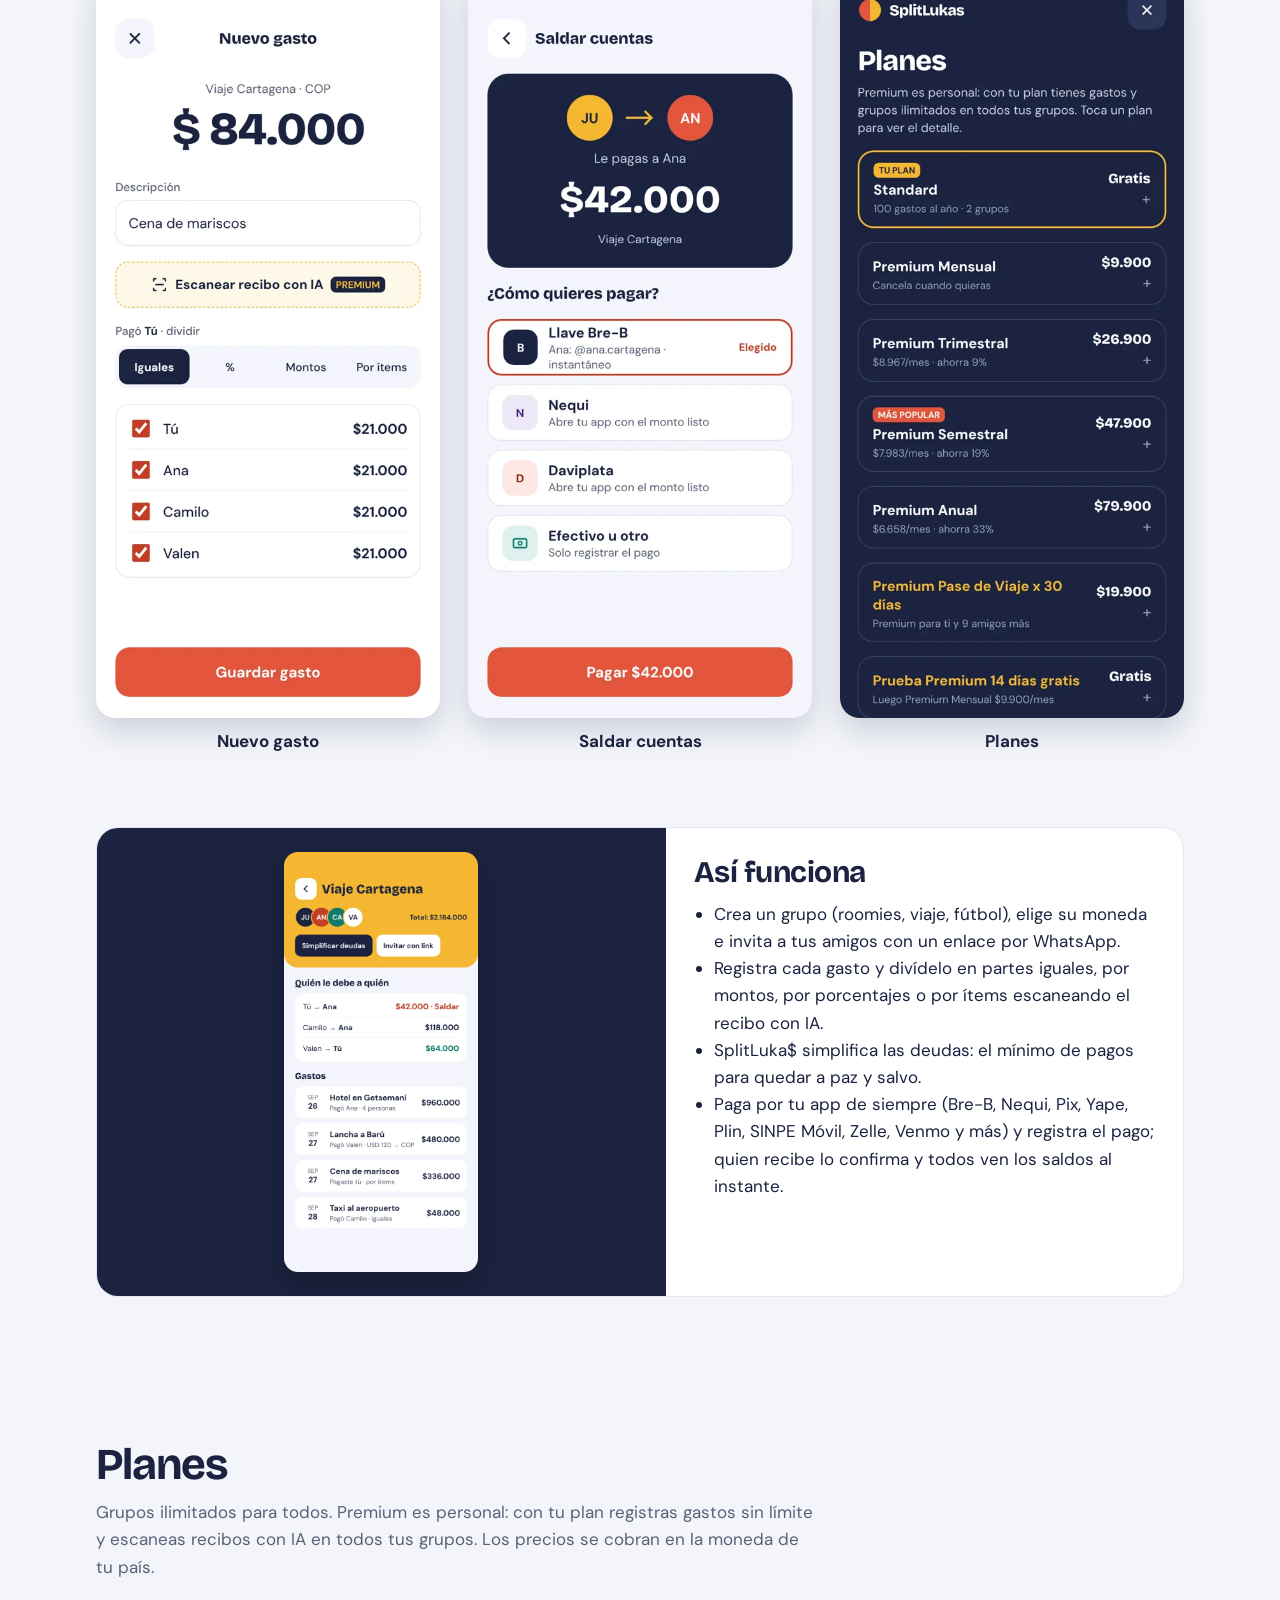
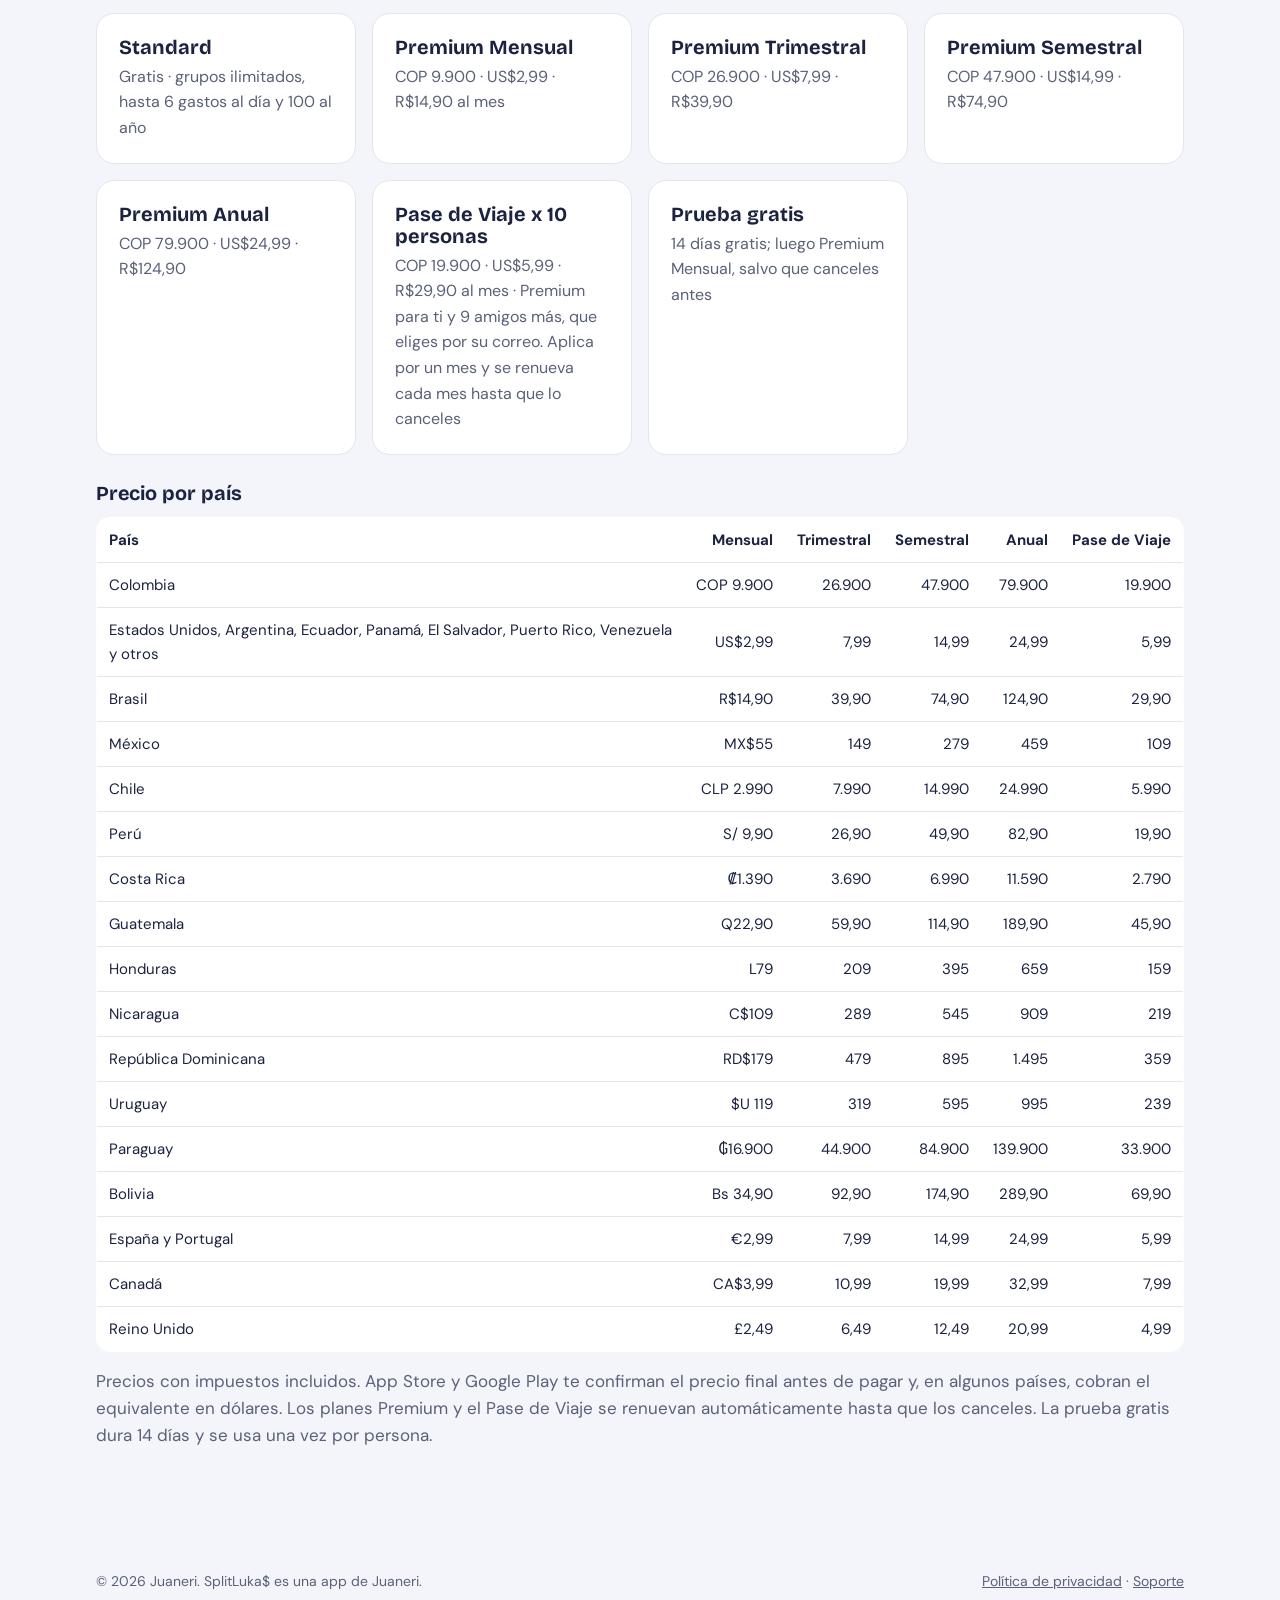
==== commit 13753cd9: "SplitLuka$: Pase de Viaje x 10 personas, por un mes" ====
--- a/splitlukas/index.html
+++ b/splitlukas/index.html
@@ -77,7 +77,7 @@
         <div class="value"><h3>Premium Trimestral</h3><p>COP 26.900 · US$7,99 · R$39,90</p></div>
         <div class="value"><h3>Premium Semestral</h3><p>COP 47.900 · US$14,99 · R$74,90</p></div>
         <div class="value"><h3>Premium Anual</h3><p>COP 79.900 · US$24,99 · R$124,90</p></div>
-        <div class="value"><h3>Pase de Viaje x 30 días</h3><p>COP 19.900 · US$5,99 · R$29,90 · Premium para ti y 9 amigos más, que eliges por su correo</p></div>
+        <div class="value"><h3>Pase de Viaje x 10 personas</h3><p>COP 19.900 · US$5,99 · R$29,90 al mes · Premium para ti y 9 amigos más, que eliges por su correo. Aplica por un mes y se renueva cada mes hasta que lo canceles</p></div>
         <div class="value"><h3>Prueba gratis</h3><p>14 días gratis; luego Premium Mensual, salvo que canceles antes</p></div>
       </div>
       <h3 style="margin-top:28px">Precio por país</h3>
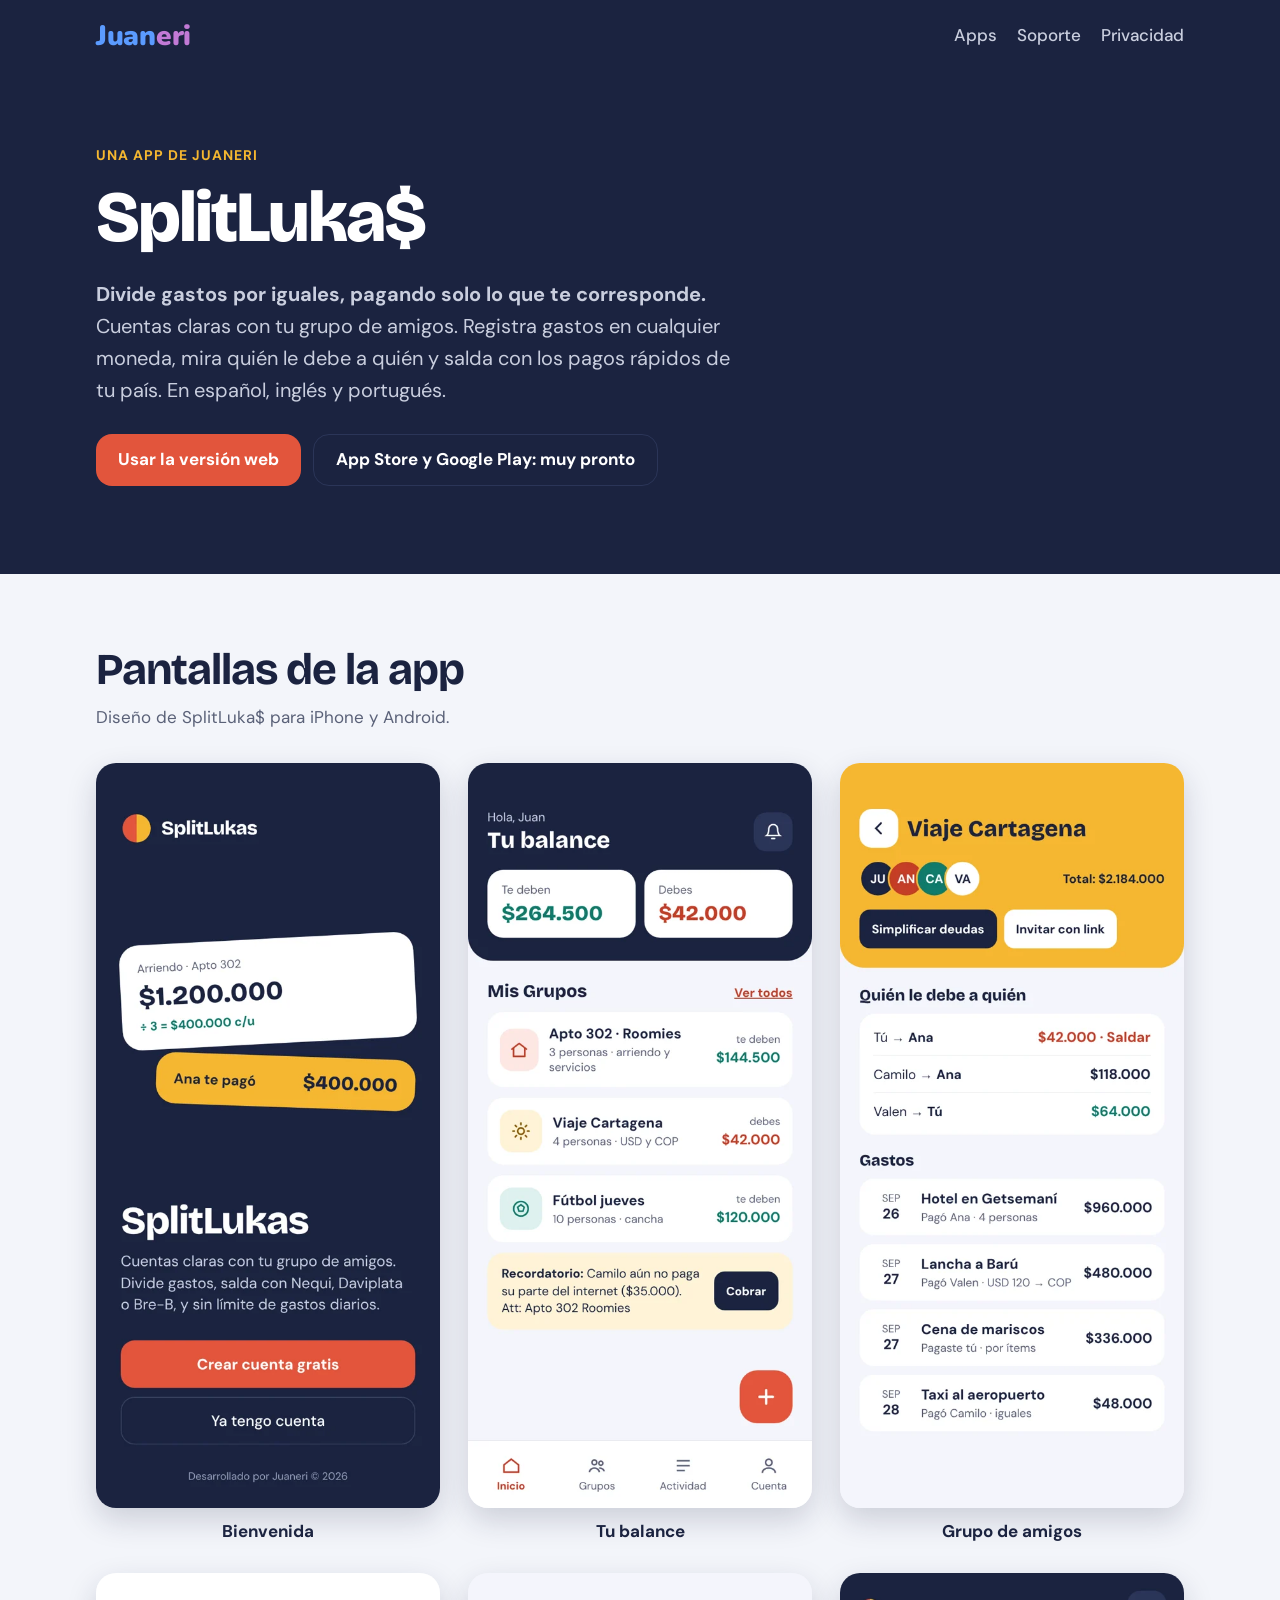
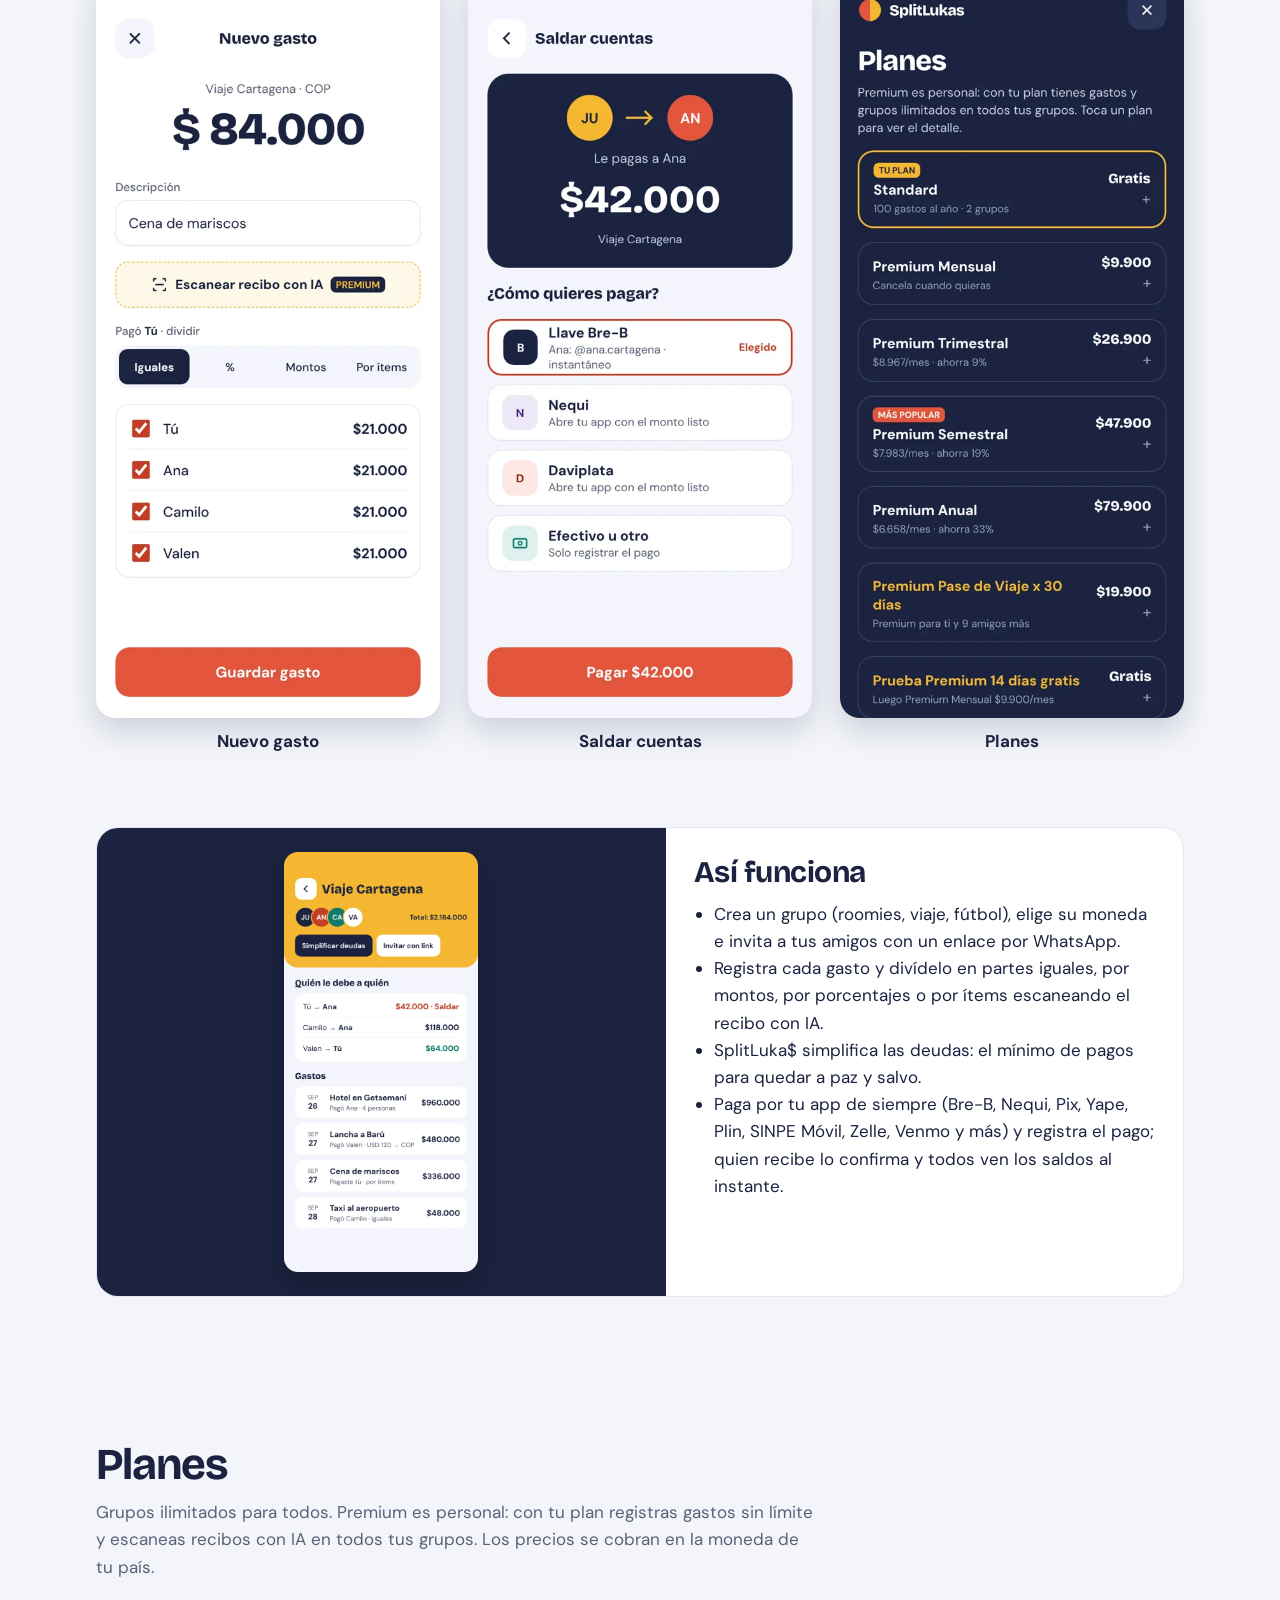
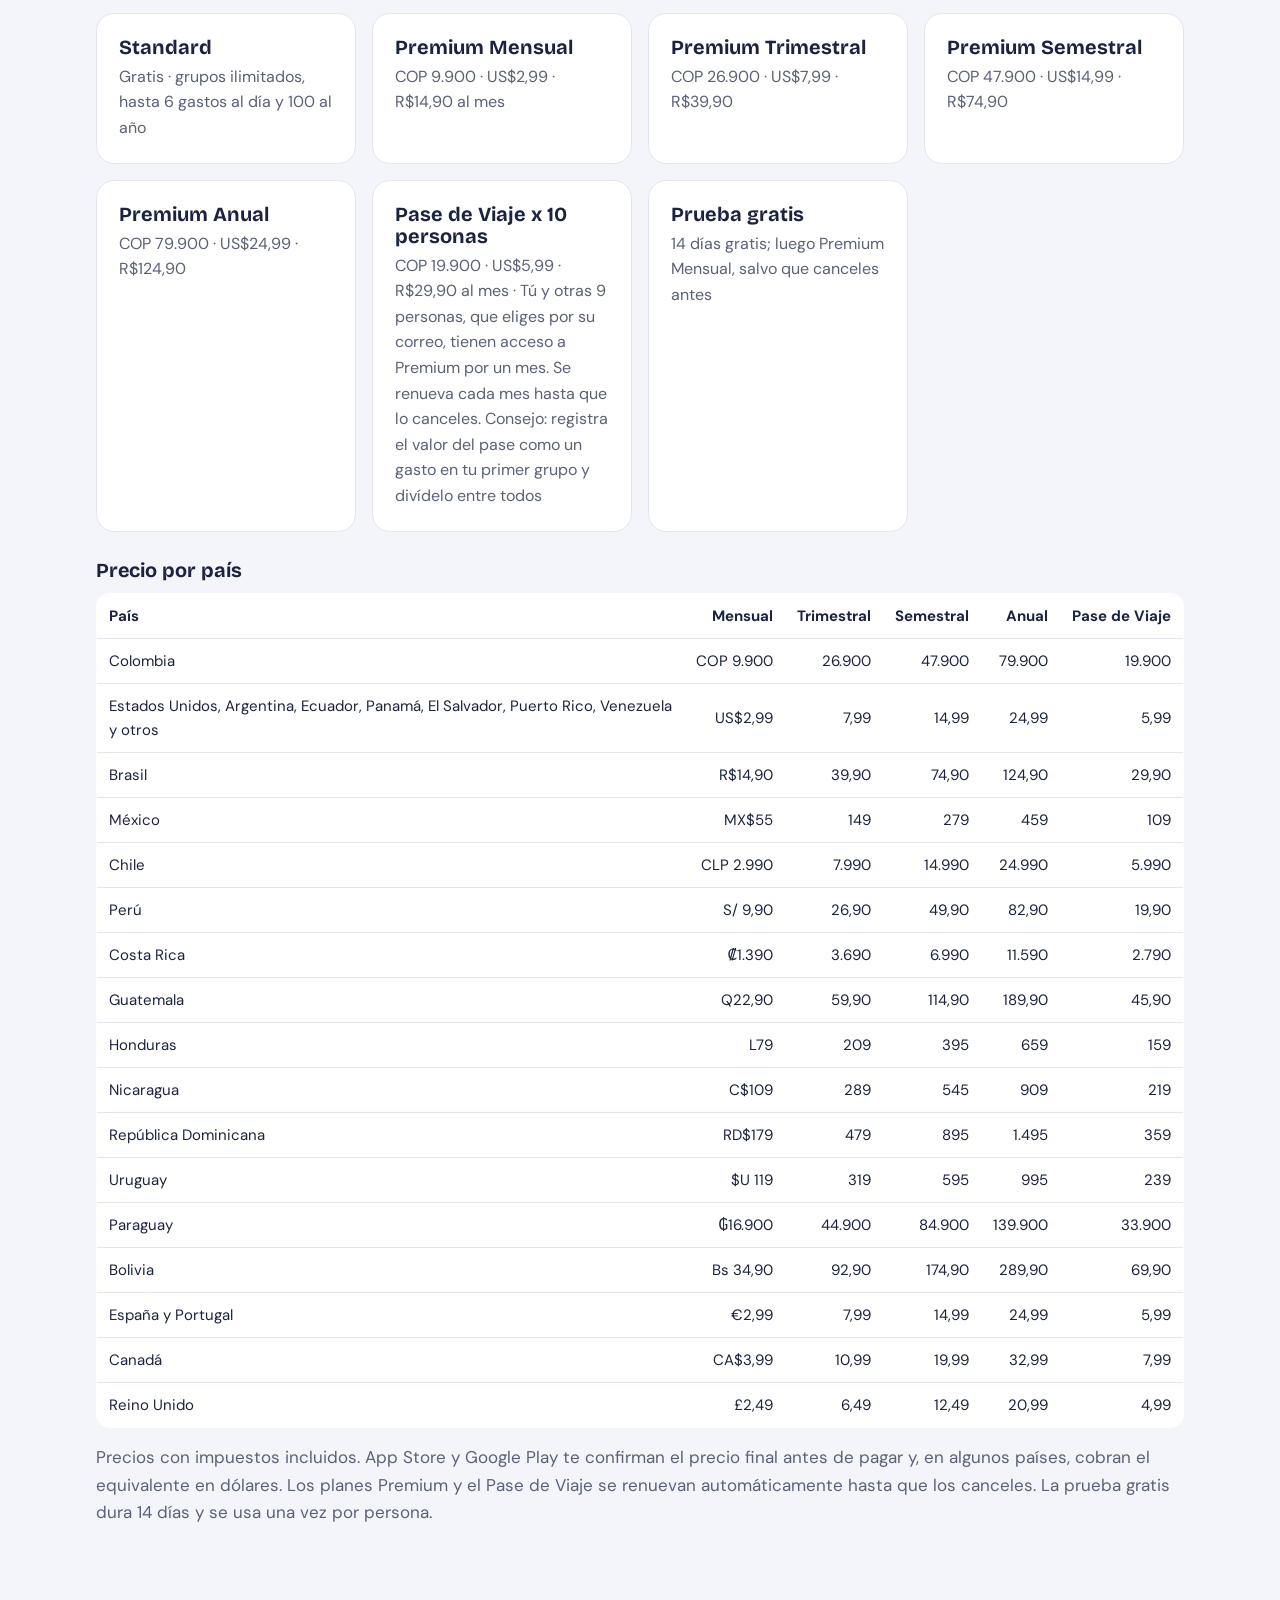
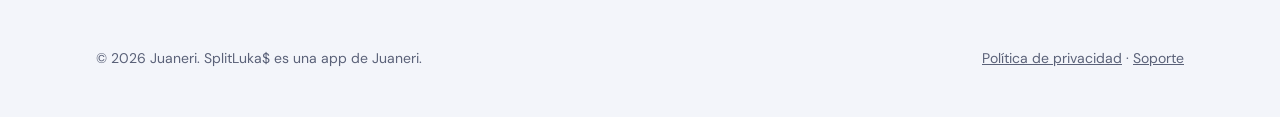
==== commit 64a064c5: "SplitLuka$: Pase de Viaje, tú y 9 personas más por un mes" ====
--- a/splitlukas/index.html
+++ b/splitlukas/index.html
@@ -77,7 +77,7 @@
         <div class="value"><h3>Premium Trimestral</h3><p>COP 26.900 · US$7,99 · R$39,90</p></div>
         <div class="value"><h3>Premium Semestral</h3><p>COP 47.900 · US$14,99 · R$74,90</p></div>
         <div class="value"><h3>Premium Anual</h3><p>COP 79.900 · US$24,99 · R$124,90</p></div>
-        <div class="value"><h3>Pase de Viaje x 10 personas</h3><p>COP 19.900 · US$5,99 · R$29,90 al mes · Premium para ti y 9 amigos más, que eliges por su correo. Aplica por un mes y se renueva cada mes hasta que lo canceles</p></div>
+        <div class="value"><h3>Pase de Viaje x 10 personas</h3><p>COP 19.900 · US$5,99 · R$29,90 al mes · Tú y otras 9 personas, que eliges por su correo, tienen acceso a Premium por un mes. Se renueva cada mes hasta que lo canceles. Consejo: registra el valor del pase como un gasto en tu primer grupo y divídelo entre todos</p></div>
         <div class="value"><h3>Prueba gratis</h3><p>14 días gratis; luego Premium Mensual, salvo que canceles antes</p></div>
       </div>
       <h3 style="margin-top:28px">Precio por país</h3>
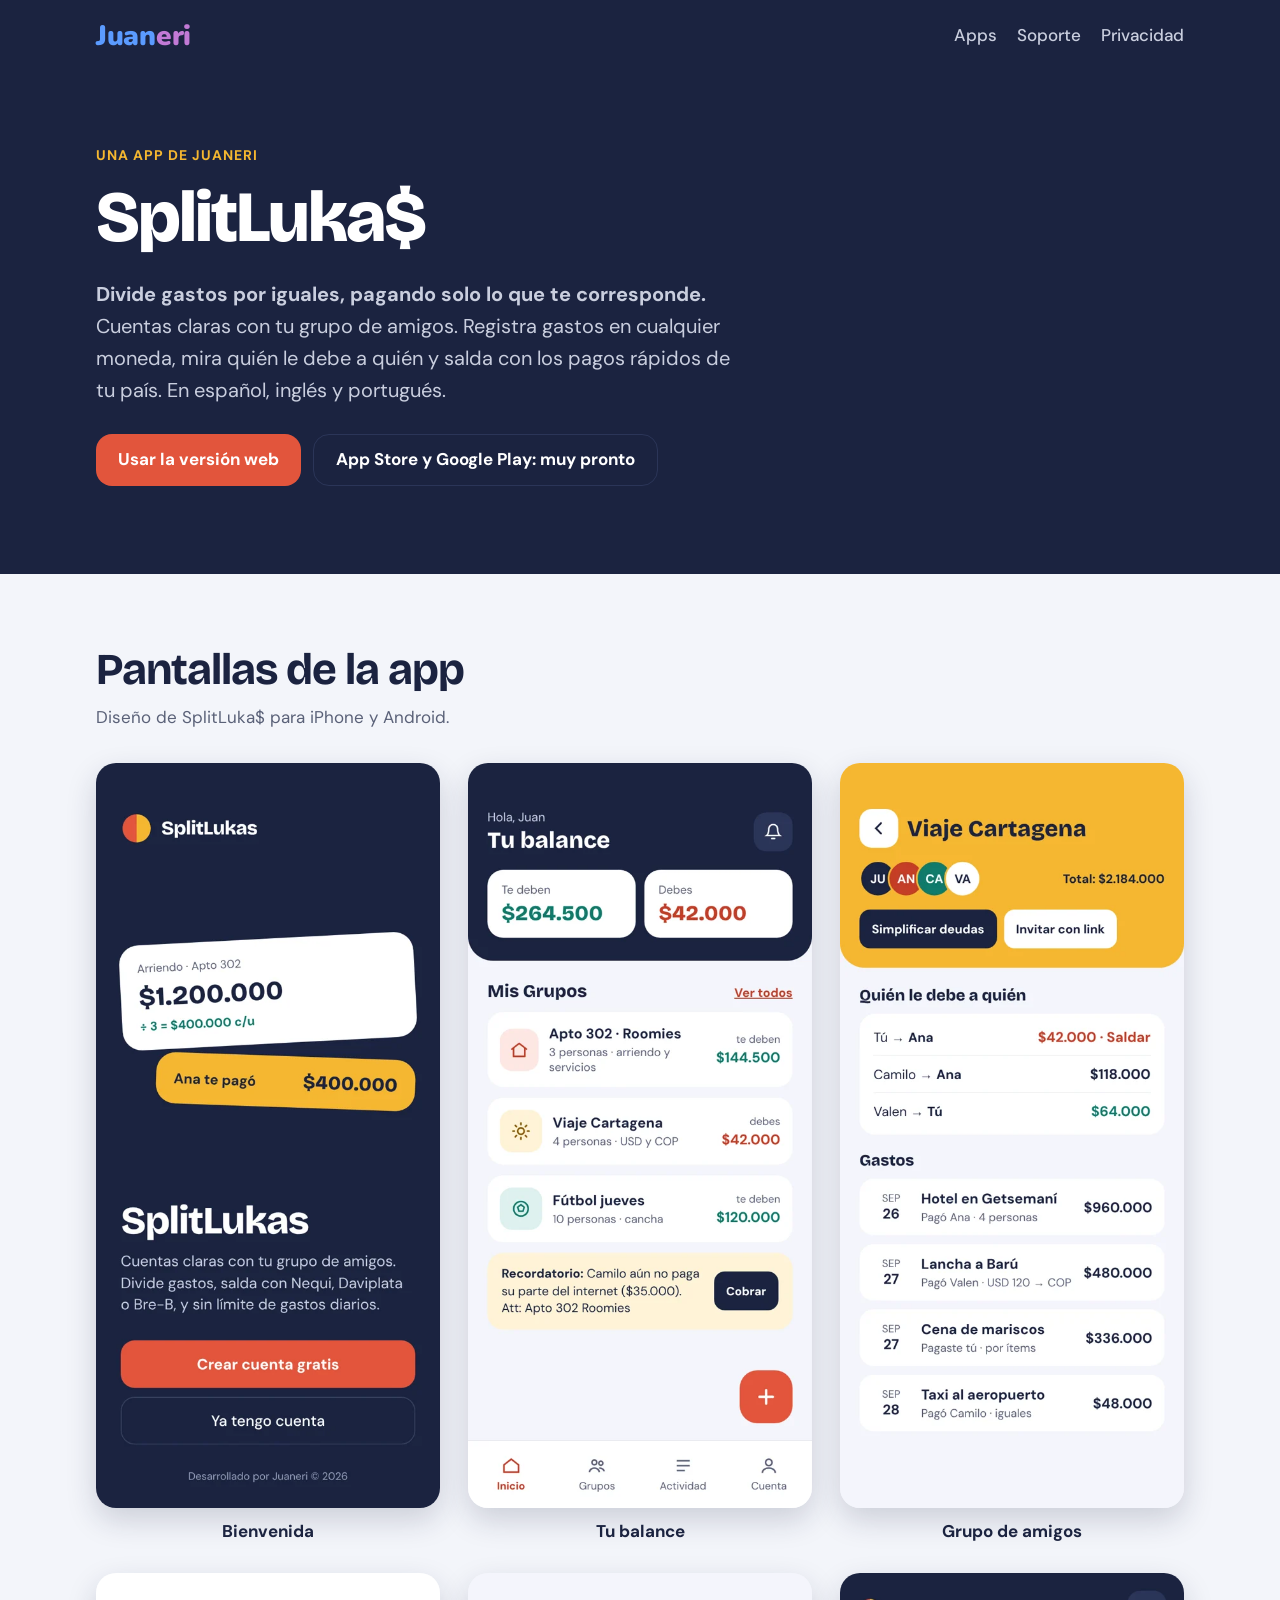
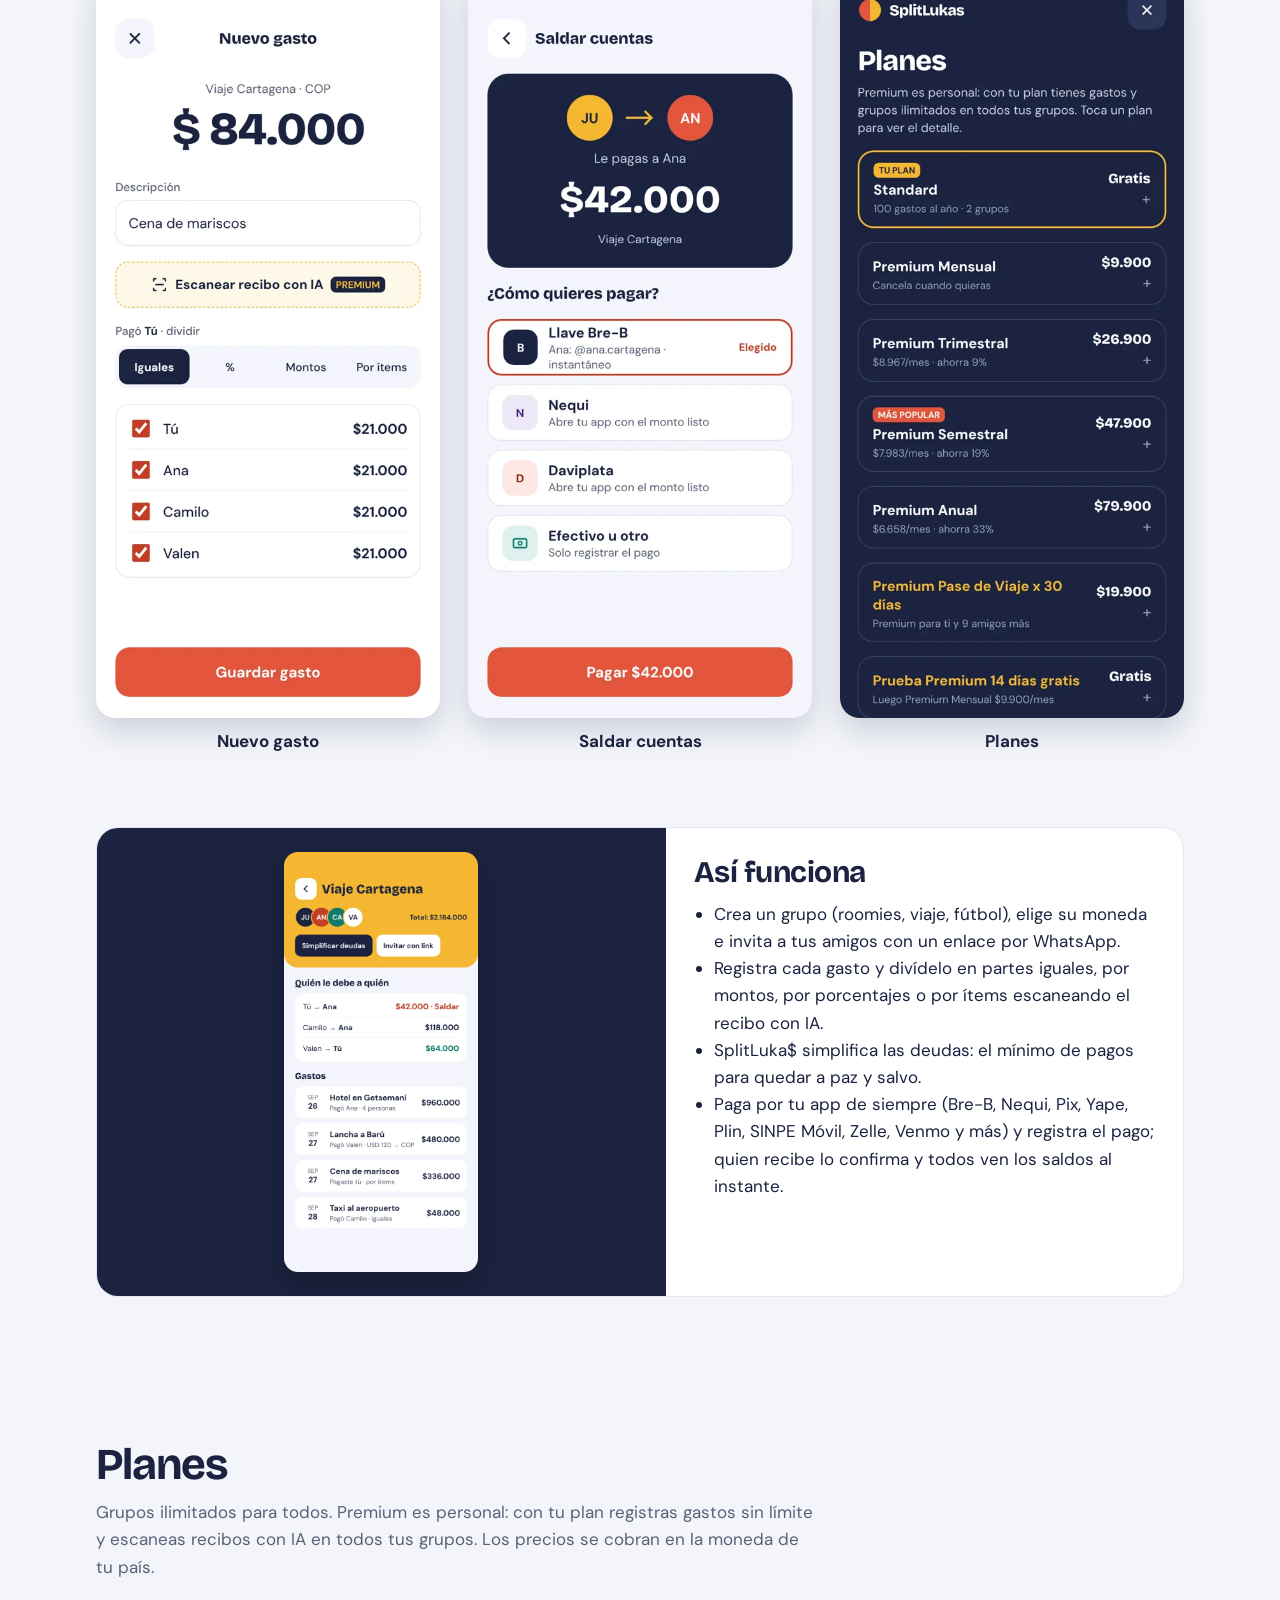
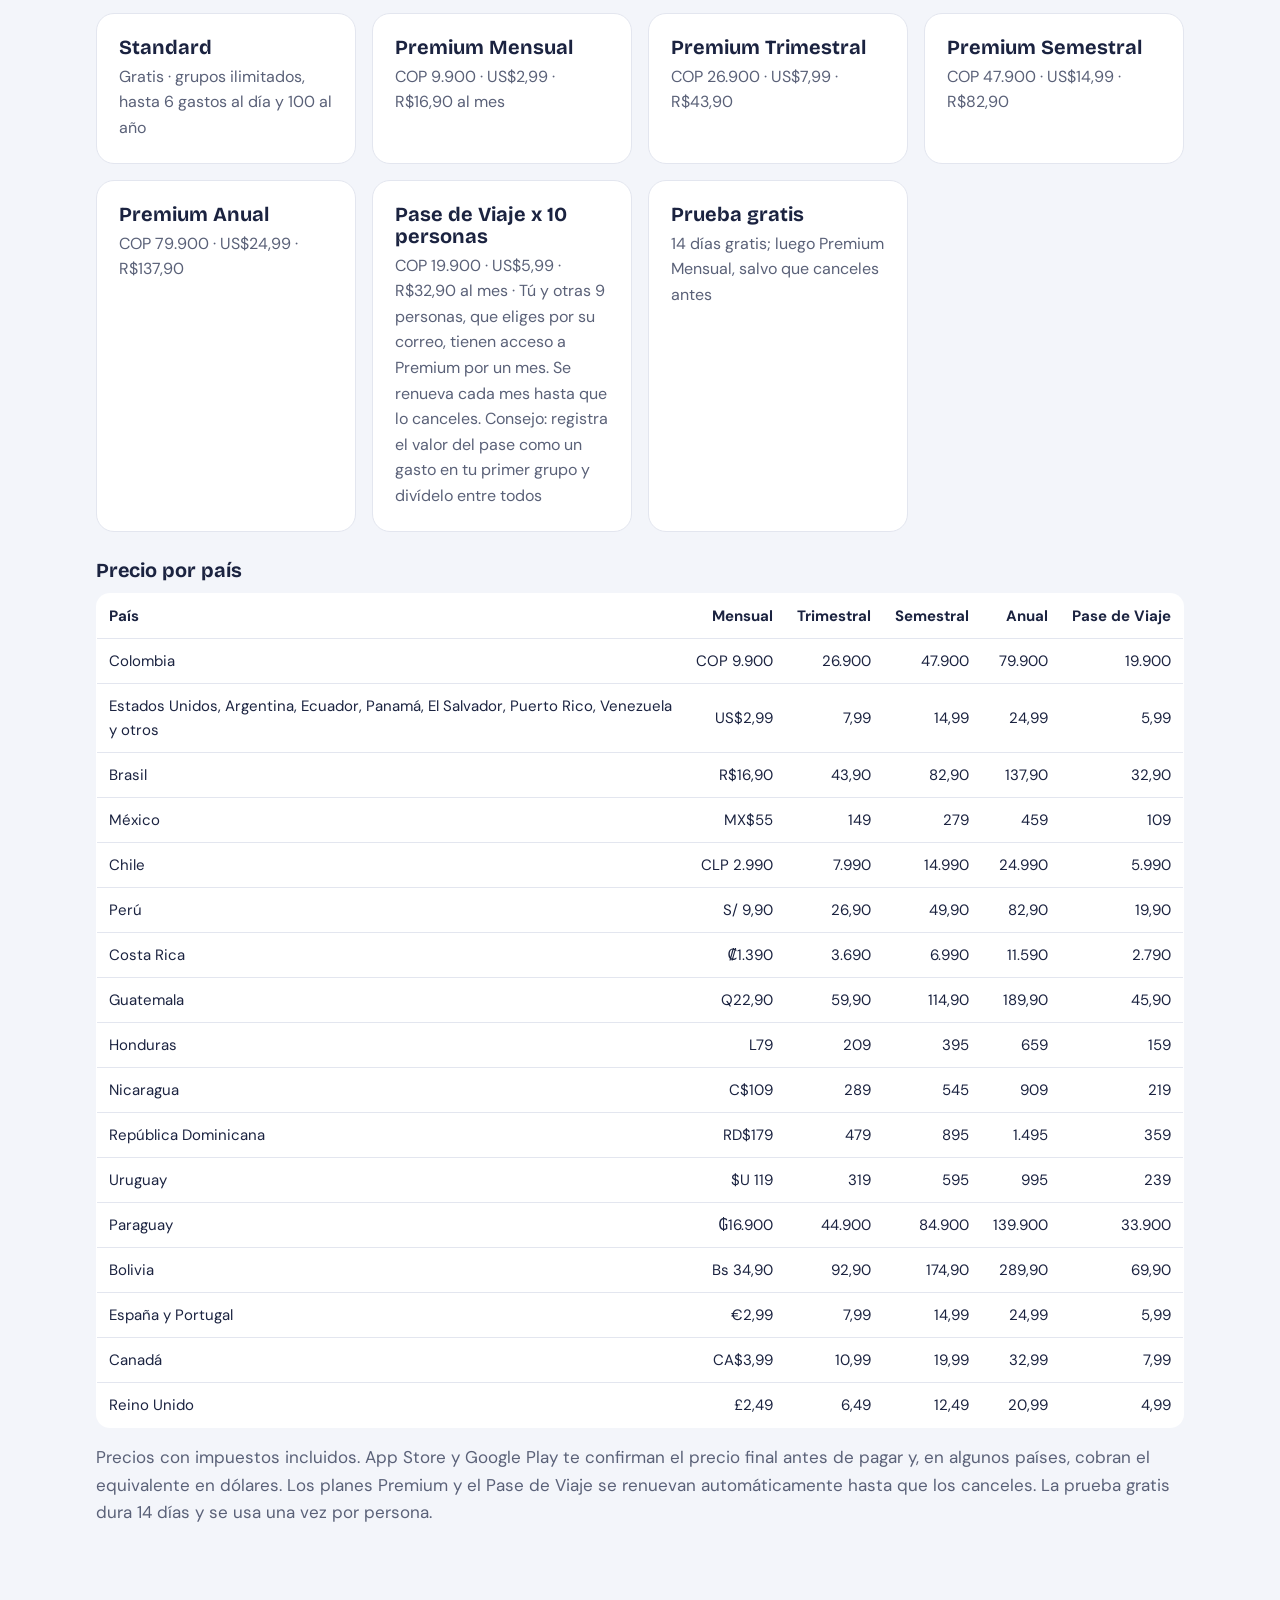
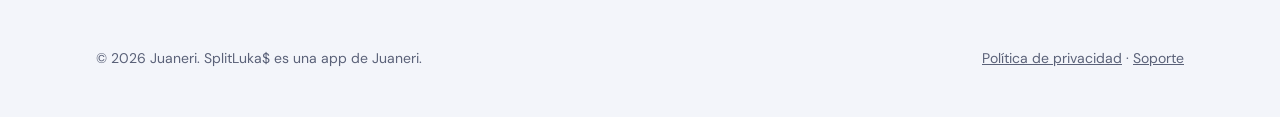
==== commit c047e44f: "SplitLuka$: precios de Brasil ajustados por el tipo de cambio" ====
--- a/splitlukas/index.html
+++ b/splitlukas/index.html
@@ -73,11 +73,11 @@
       </div>
       <div class="values">
         <div class="value"><h3>Standard</h3><p>Gratis · grupos ilimitados, hasta 6 gastos al día y 100 al año</p></div>
-        <div class="value"><h3>Premium Mensual</h3><p>COP 9.900 · US$2,99 · R$14,90 al mes</p></div>
-        <div class="value"><h3>Premium Trimestral</h3><p>COP 26.900 · US$7,99 · R$39,90</p></div>
-        <div class="value"><h3>Premium Semestral</h3><p>COP 47.900 · US$14,99 · R$74,90</p></div>
-        <div class="value"><h3>Premium Anual</h3><p>COP 79.900 · US$24,99 · R$124,90</p></div>
-        <div class="value"><h3>Pase de Viaje x 10 personas</h3><p>COP 19.900 · US$5,99 · R$29,90 al mes · Tú y otras 9 personas, que eliges por su correo, tienen acceso a Premium por un mes. Se renueva cada mes hasta que lo canceles. Consejo: registra el valor del pase como un gasto en tu primer grupo y divídelo entre todos</p></div>
+        <div class="value"><h3>Premium Mensual</h3><p>COP 9.900 · US$2,99 · R$16,90 al mes</p></div>
+        <div class="value"><h3>Premium Trimestral</h3><p>COP 26.900 · US$7,99 · R$43,90</p></div>
+        <div class="value"><h3>Premium Semestral</h3><p>COP 47.900 · US$14,99 · R$82,90</p></div>
+        <div class="value"><h3>Premium Anual</h3><p>COP 79.900 · US$24,99 · R$137,90</p></div>
+        <div class="value"><h3>Pase de Viaje x 10 personas</h3><p>COP 19.900 · US$5,99 · R$32,90 al mes · Tú y otras 9 personas, que eliges por su correo, tienen acceso a Premium por un mes. Se renueva cada mes hasta que lo canceles. Consejo: registra el valor del pase como un gasto en tu primer grupo y divídelo entre todos</p></div>
         <div class="value"><h3>Prueba gratis</h3><p>14 días gratis; luego Premium Mensual, salvo que canceles antes</p></div>
       </div>
       <h3 style="margin-top:28px">Precio por país</h3>
@@ -87,7 +87,7 @@
         <tbody>
           <tr><td>Colombia</td><td>COP 9.900</td><td>26.900</td><td>47.900</td><td>79.900</td><td>19.900</td></tr>
           <tr><td>Estados Unidos, Argentina, Ecuador, Panamá, El Salvador, Puerto Rico, Venezuela y otros</td><td>US$2,99</td><td>7,99</td><td>14,99</td><td>24,99</td><td>5,99</td></tr>
-          <tr><td>Brasil</td><td>R$14,90</td><td>39,90</td><td>74,90</td><td>124,90</td><td>29,90</td></tr>
+          <tr><td>Brasil</td><td>R$16,90</td><td>43,90</td><td>82,90</td><td>137,90</td><td>32,90</td></tr>
           <tr><td>México</td><td>MX$55</td><td>149</td><td>279</td><td>459</td><td>109</td></tr>
           <tr><td>Chile</td><td>CLP 2.990</td><td>7.990</td><td>14.990</td><td>24.990</td><td>5.990</td></tr>
           <tr><td>Perú</td><td>S/ 9,90</td><td>26,90</td><td>49,90</td><td>82,90</td><td>19,90</td></tr>
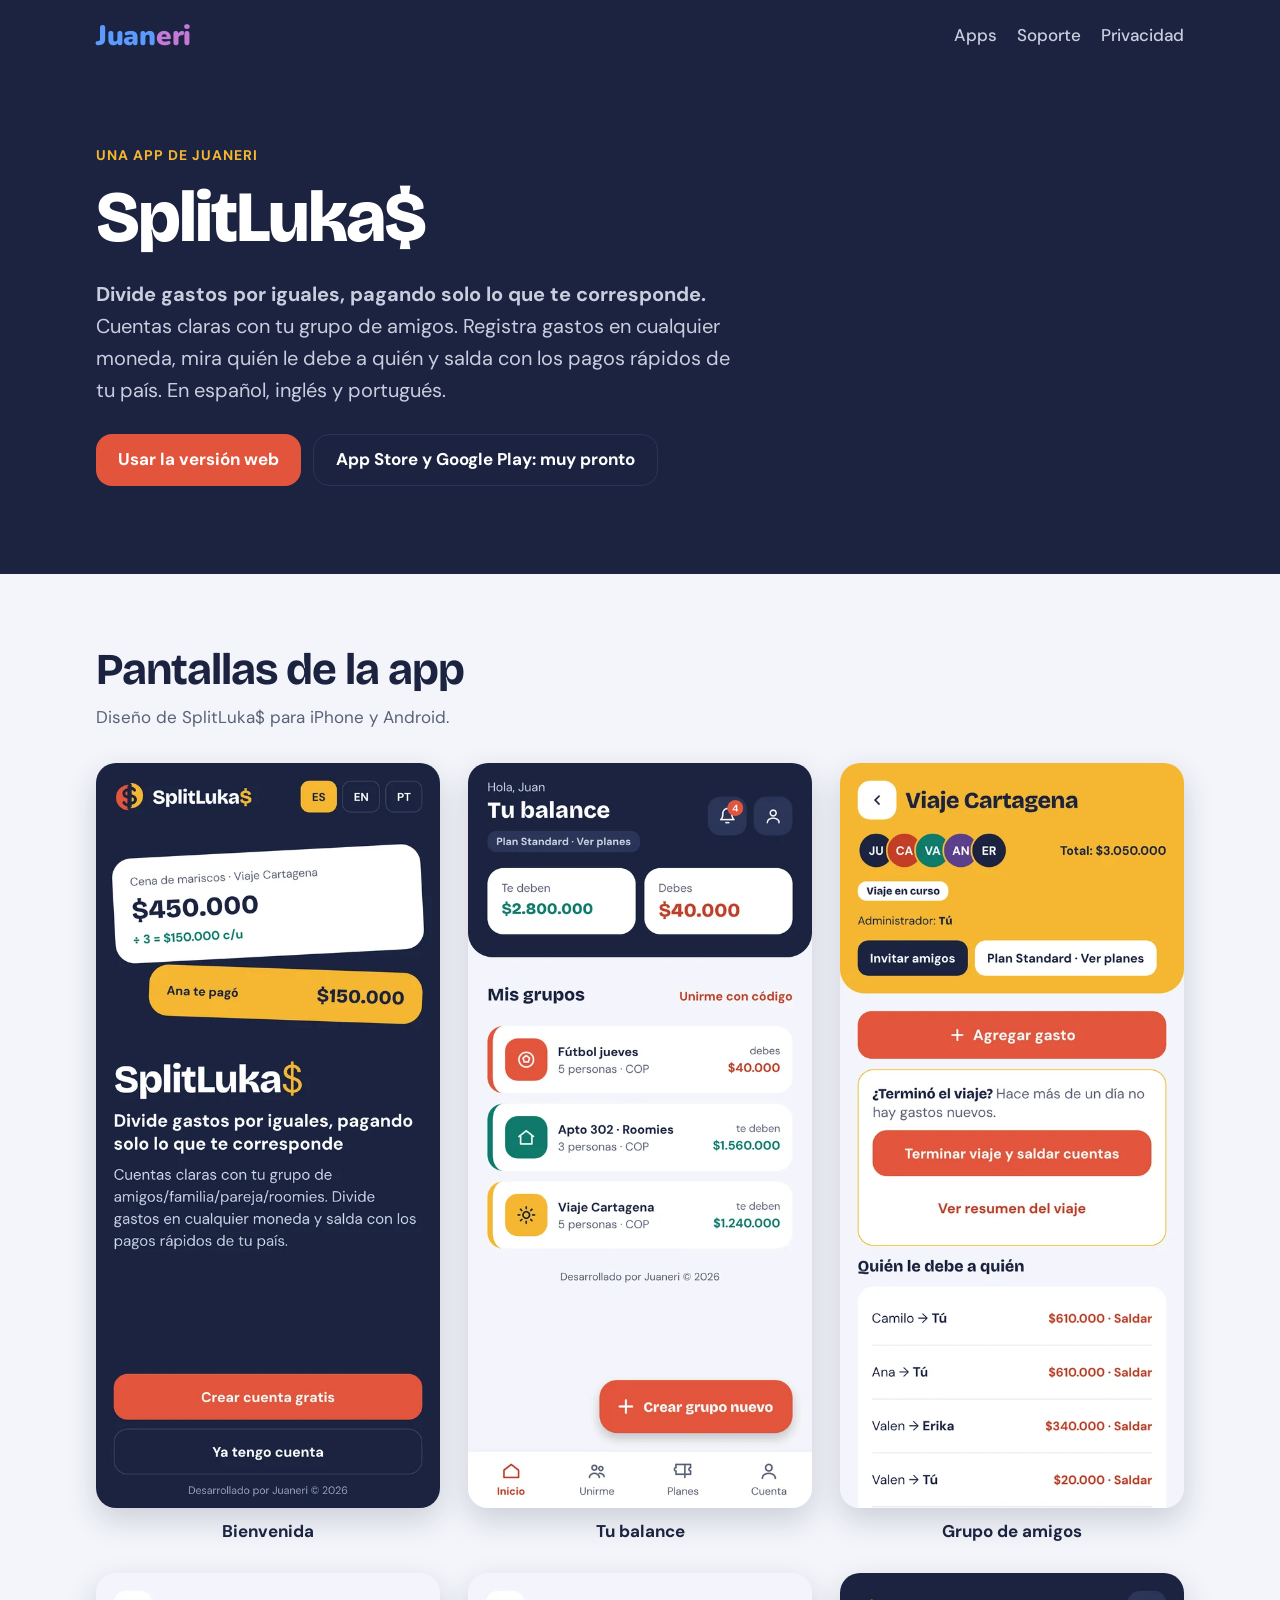
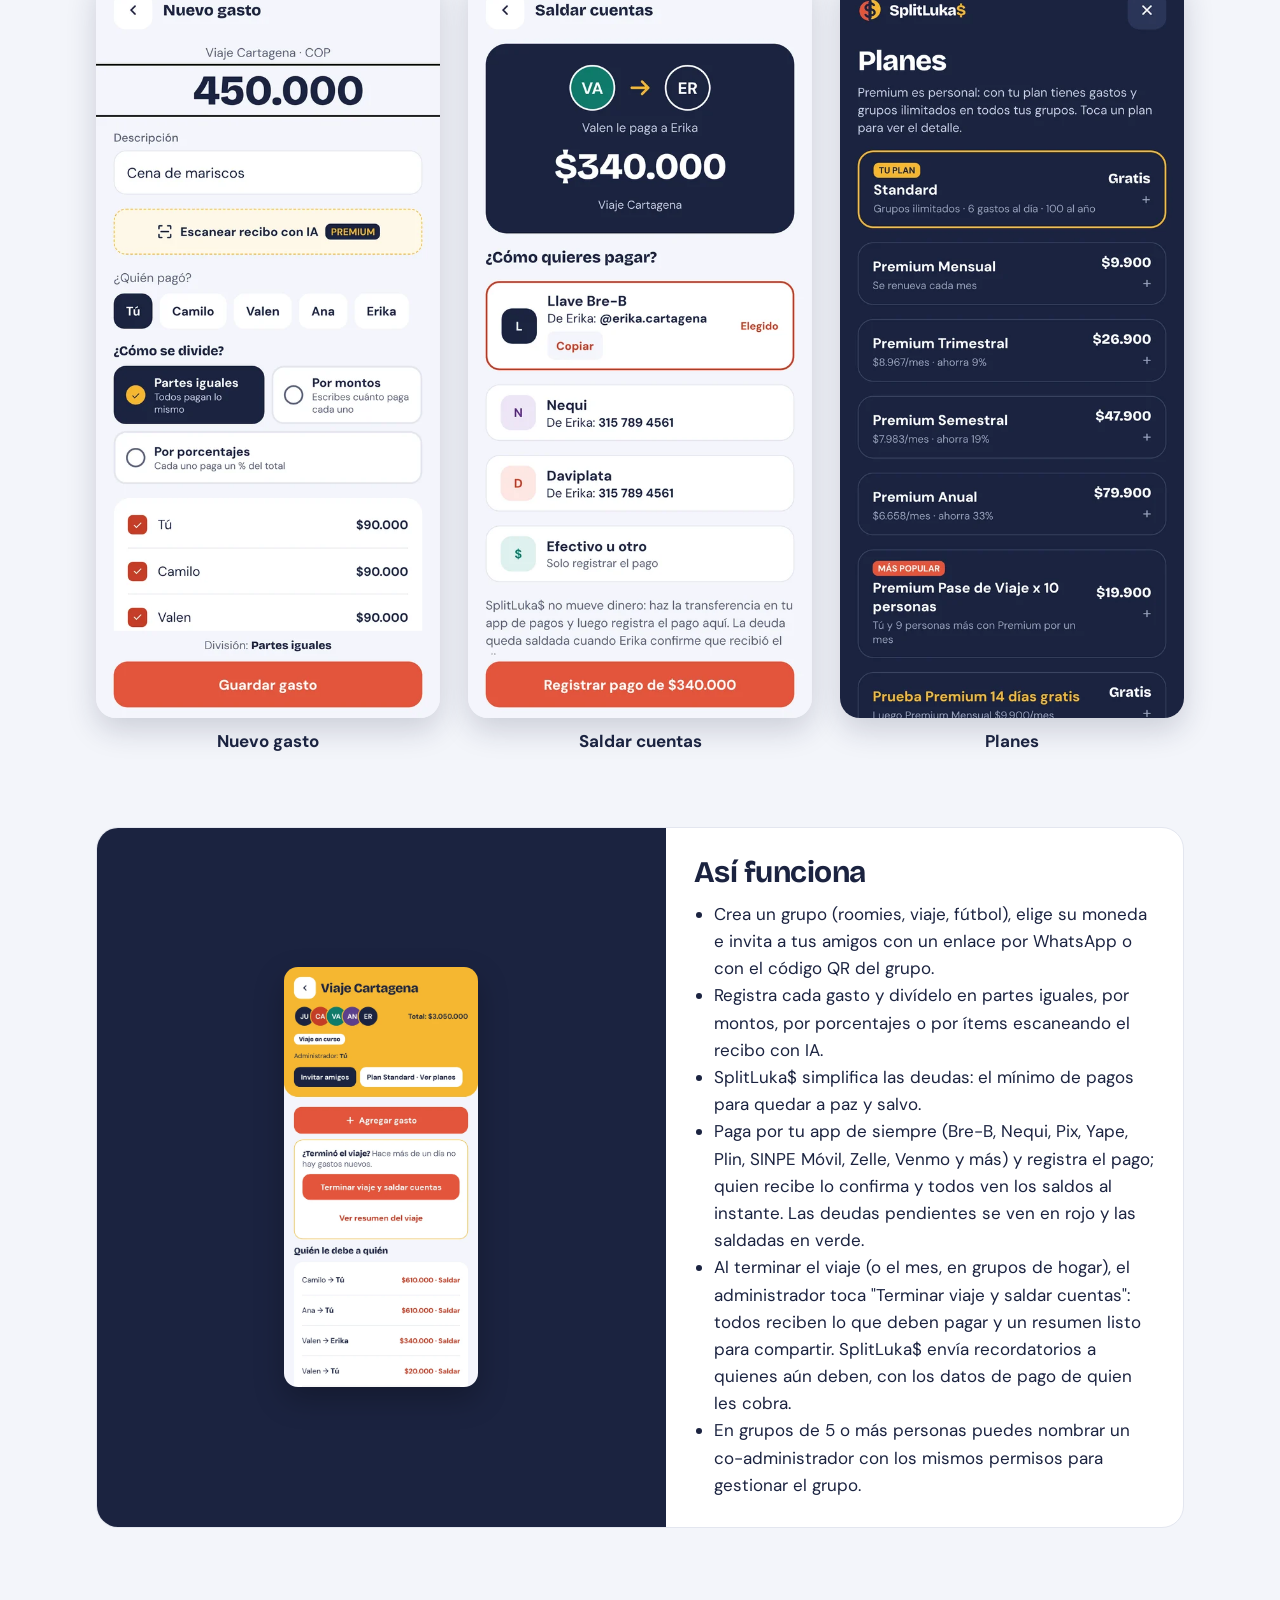
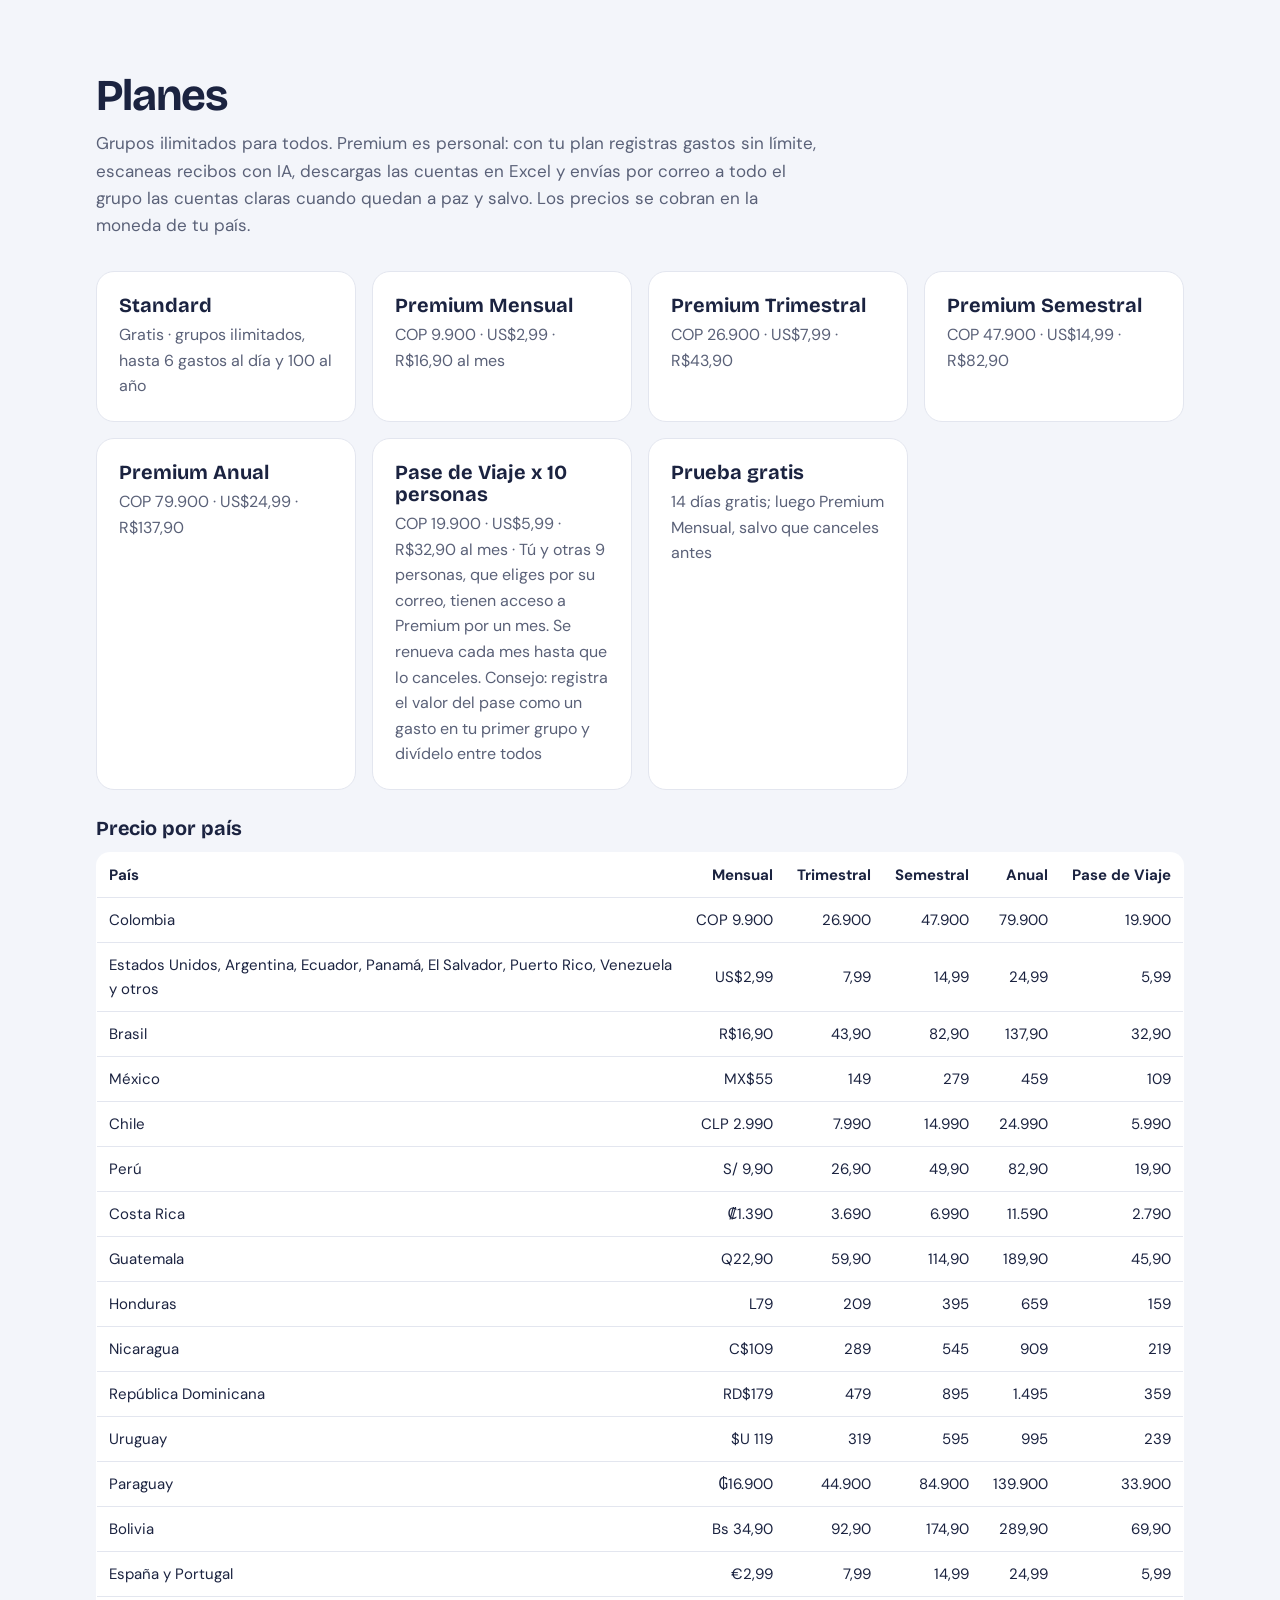
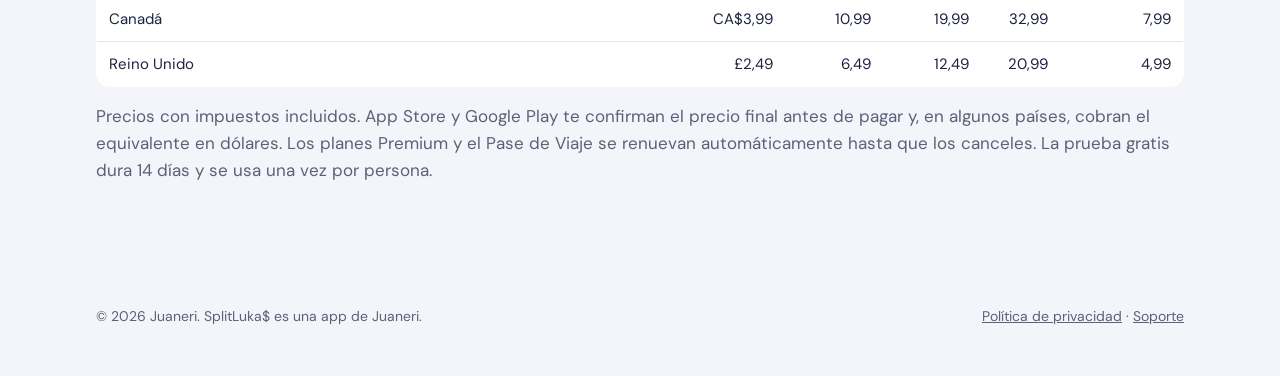
==== commit 6981c953: "Textos y capturas de SplitLuka$ actualizados" ====
--- a/splitlukas/index.html
+++ b/splitlukas/index.html
@@ -38,9 +38,9 @@
         <p>Diseño de SplitLuka$ para iPhone y Android.</p>
       </div>
       <div class="gallery">
-        <figure><img src="../img/proto-bienvenida.webp" alt="Pantalla de bienvenida con un arriendo dividido entre 3" width="540" height="1169" loading="lazy"><figcaption>Bienvenida</figcaption></figure>
+        <figure><img src="../img/proto-bienvenida.webp" alt="Pantalla de bienvenida con un viaje a Cartagena dividido entre amigos" width="540" height="1169" loading="lazy"><figcaption>Bienvenida</figcaption></figure>
         <figure><img src="../img/proto-inicio.webp" alt="Inicio con lo que te deben, lo que debes y tus grupos" width="540" height="1169" loading="lazy"><figcaption>Tu balance</figcaption></figure>
-        <figure><img src="../img/proto-grupo.webp" alt="Grupo Viaje Cartagena con deudas simplificadas y gastos" width="540" height="1169" loading="lazy"><figcaption>Grupo de amigos</figcaption></figure>
+        <figure><img src="../img/proto-grupo.webp" alt="Grupo de viaje con quién le debe a quién, pagos saldados y gastos" width="540" height="1169" loading="lazy"><figcaption>Grupo de amigos</figcaption></figure>
         <figure><img src="../img/proto-gasto.webp" alt="Registro de un gasto dividido en partes iguales" width="540" height="1169" loading="lazy"><figcaption>Nuevo gasto</figcaption></figure>
         <figure><img src="../img/proto-saldar.webp" alt="Saldar cuentas con los pagos rápidos del país, como Bre-B, Pix o Yape" width="540" height="1169" loading="lazy"><figcaption>Saldar cuentas</figcaption></figure>
         <figure><img src="../img/app-planes.webp" alt="Pantalla Planes con Standard, los planes Premium, el Pase de Viaje y la prueba gratis" width="540" height="1169" loading="lazy"><figcaption>Planes</figcaption></figure>
@@ -55,10 +55,12 @@
           <div class="body">
             <h3>Así funciona</h3>
             <ul>
-              <li>Crea un grupo (roomies, viaje, fútbol), elige su moneda e invita a tus amigos con un enlace por WhatsApp.</li>
+              <li>Crea un grupo (roomies, viaje, fútbol), elige su moneda e invita a tus amigos con un enlace por WhatsApp o con el código QR del grupo.</li>
               <li>Registra cada gasto y divídelo en partes iguales, por montos, por porcentajes o por ítems escaneando el recibo con IA.</li>
               <li>SplitLuka$ simplifica las deudas: el mínimo de pagos para quedar a paz y salvo.</li>
-              <li>Paga por tu app de siempre (Bre-B, Nequi, Pix, Yape, Plin, SINPE Móvil, Zelle, Venmo y más) y registra el pago; quien recibe lo confirma y todos ven los saldos al instante.</li>
+              <li>Paga por tu app de siempre (Bre-B, Nequi, Pix, Yape, Plin, SINPE Móvil, Zelle, Venmo y más) y registra el pago; quien recibe lo confirma y todos ven los saldos al instante. Las deudas pendientes se ven en rojo y las saldadas en verde.</li>
+              <li>Al terminar el viaje (o el mes, en grupos de hogar), el administrador toca "Terminar viaje y saldar cuentas": todos reciben lo que deben pagar y un resumen listo para compartir. SplitLuka$ envía recordatorios a quienes aún deben, con los datos de pago de quien les cobra.</li>
+              <li>En grupos de 5 o más personas puedes nombrar un co-administrador con los mismos permisos para gestionar el grupo.</li>
             </ul>
           </div>
         </article>
@@ -69,7 +71,7 @@
     <div class="wrap">
       <div class="section-head">
         <h2>Planes</h2>
-        <p>Grupos ilimitados para todos. Premium es personal: con tu plan registras gastos sin límite y escaneas recibos con IA en todos tus grupos. Los precios se cobran en la moneda de tu país.</p>
+        <p>Grupos ilimitados para todos. Premium es personal: con tu plan registras gastos sin límite, escaneas recibos con IA, descargas las cuentas en Excel y envías por correo a todo el grupo las cuentas claras cuando quedan a paz y salvo. Los precios se cobran en la moneda de tu país.</p>
       </div>
       <div class="values">
         <div class="value"><h3>Standard</h3><p>Gratis · grupos ilimitados, hasta 6 gastos al día y 100 al año</p></div>
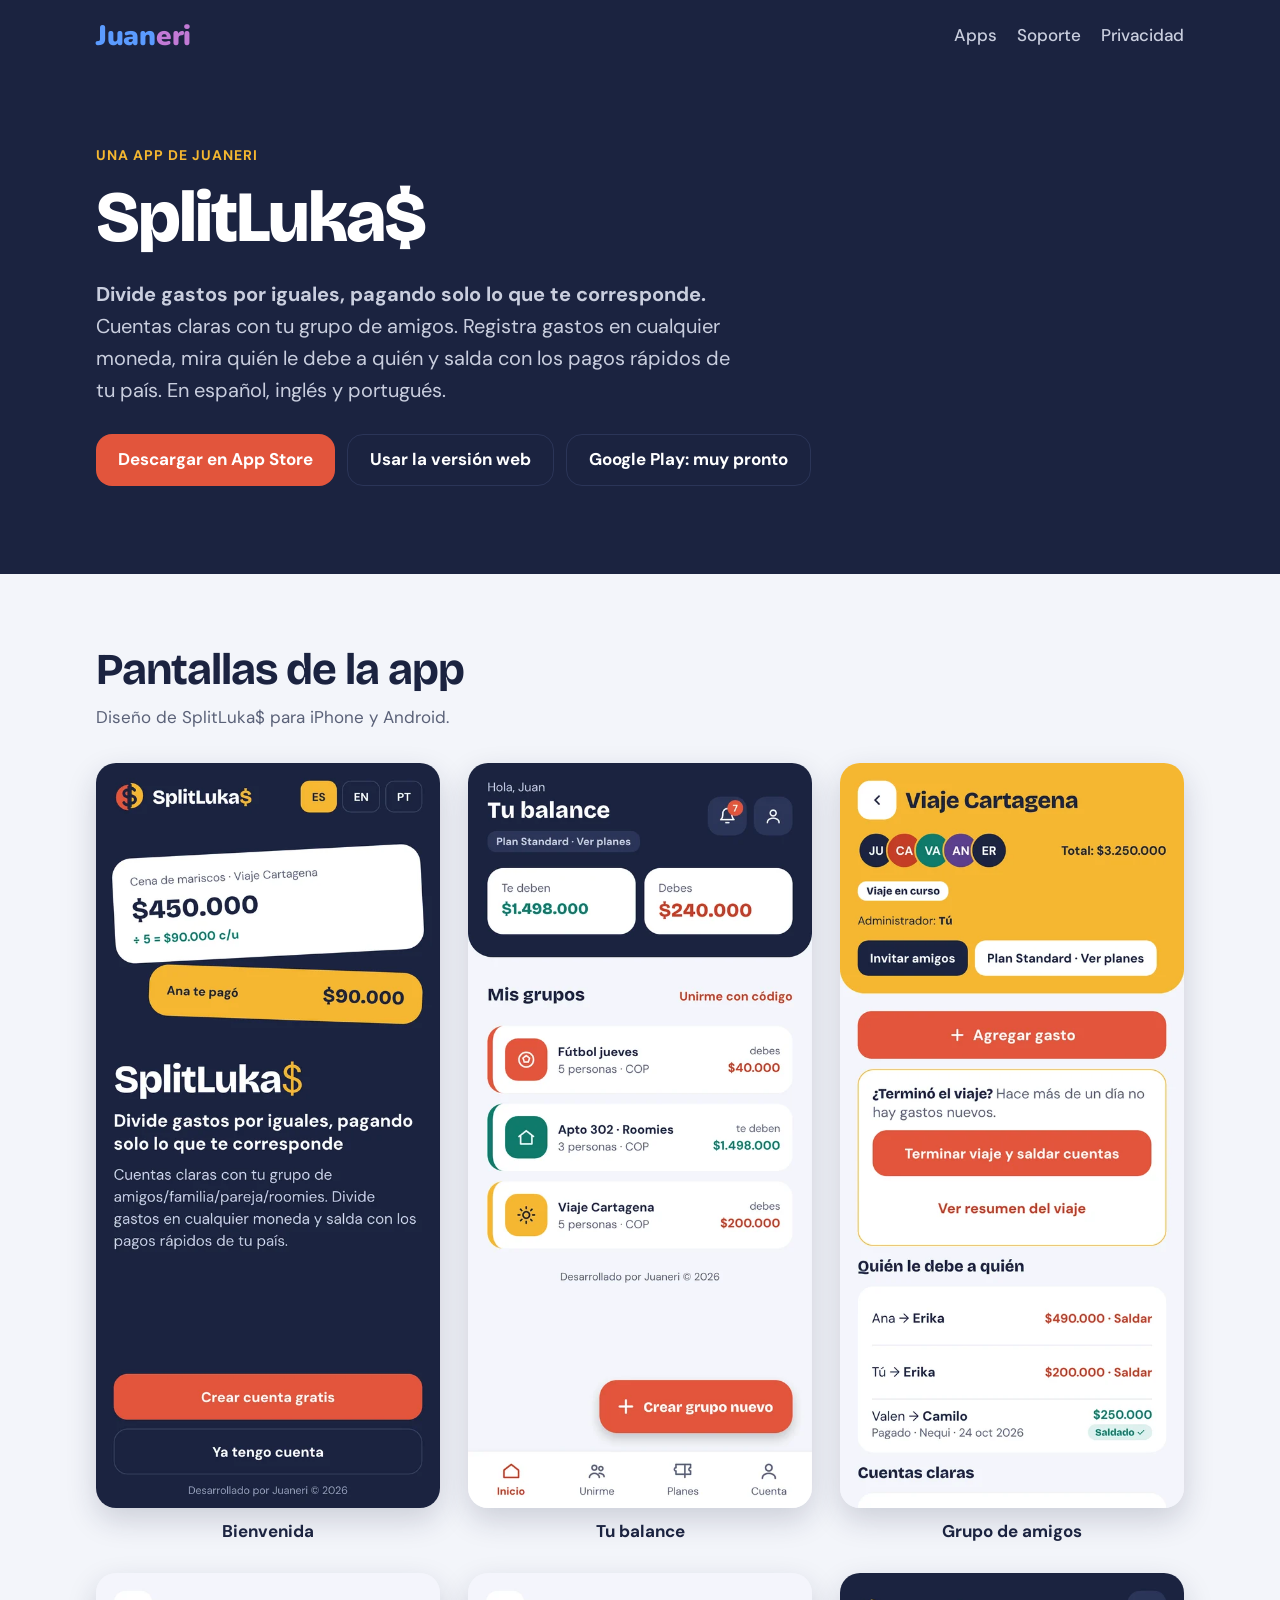
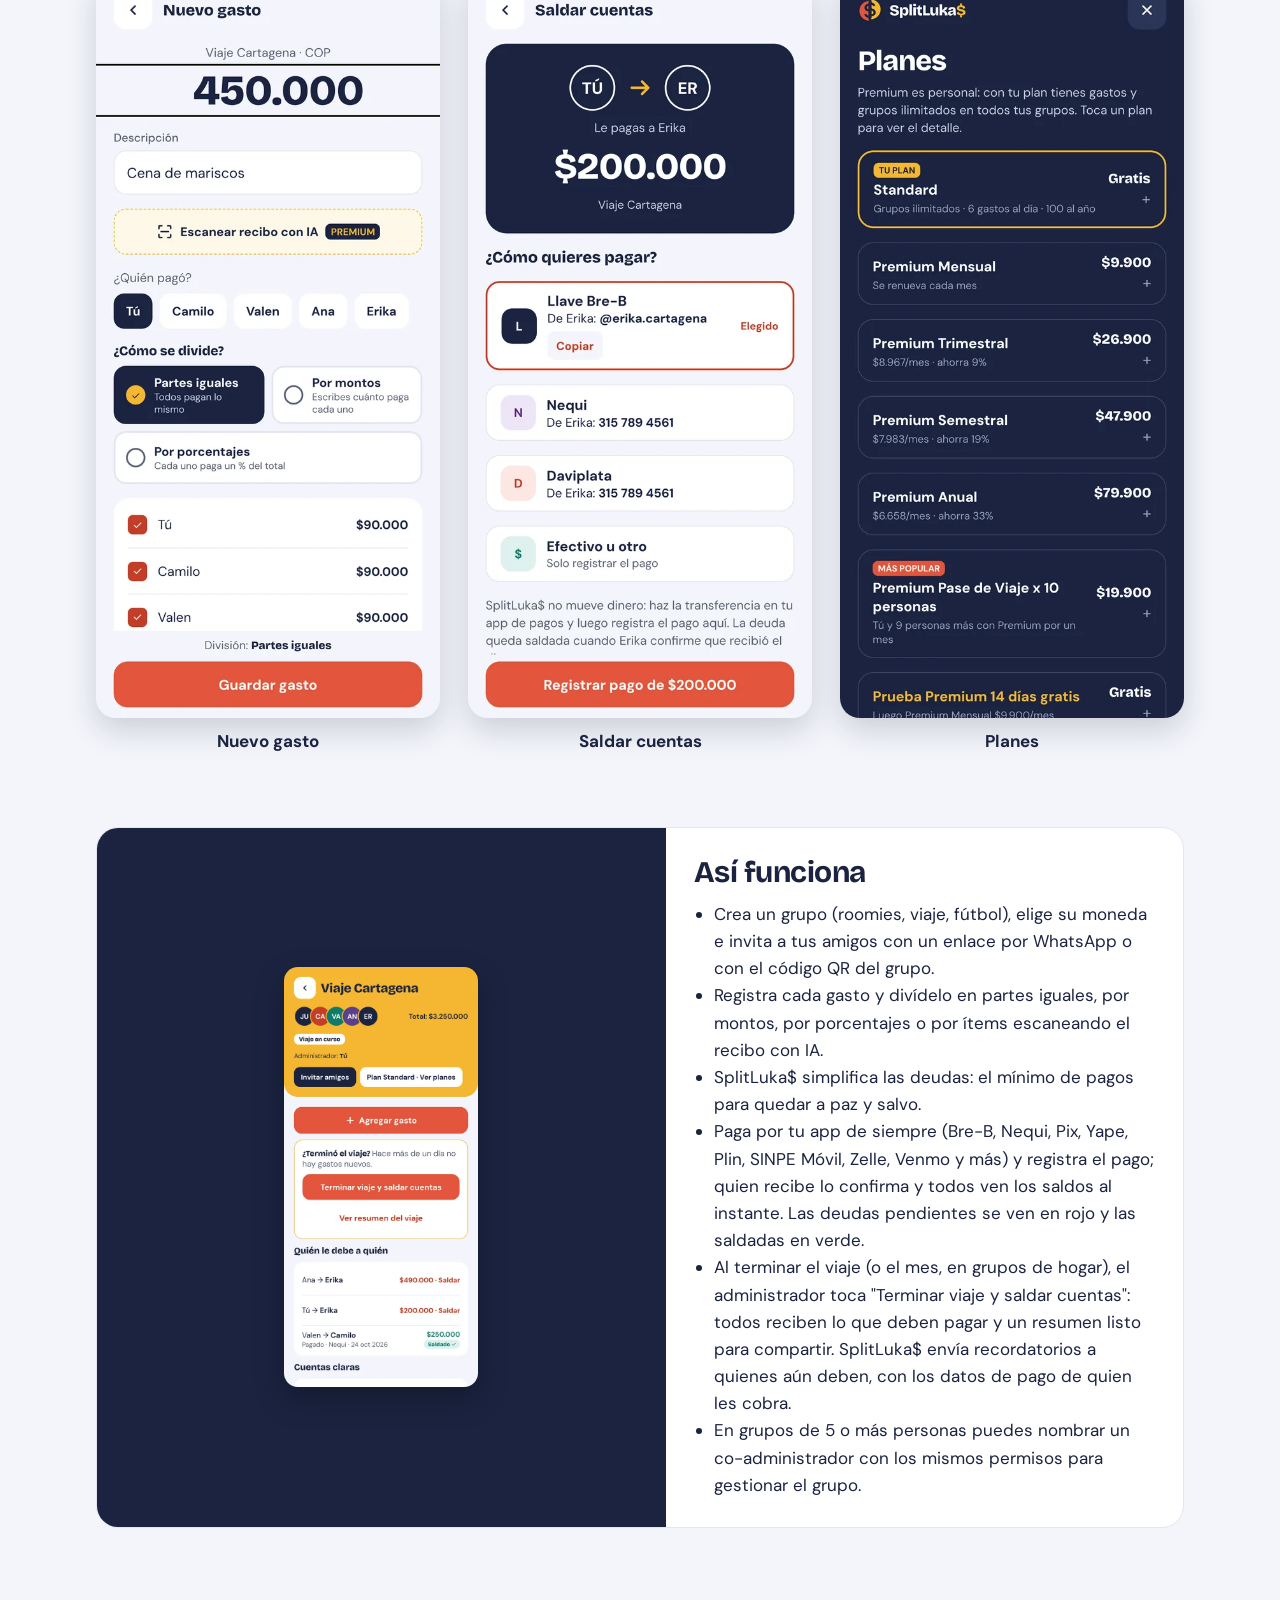
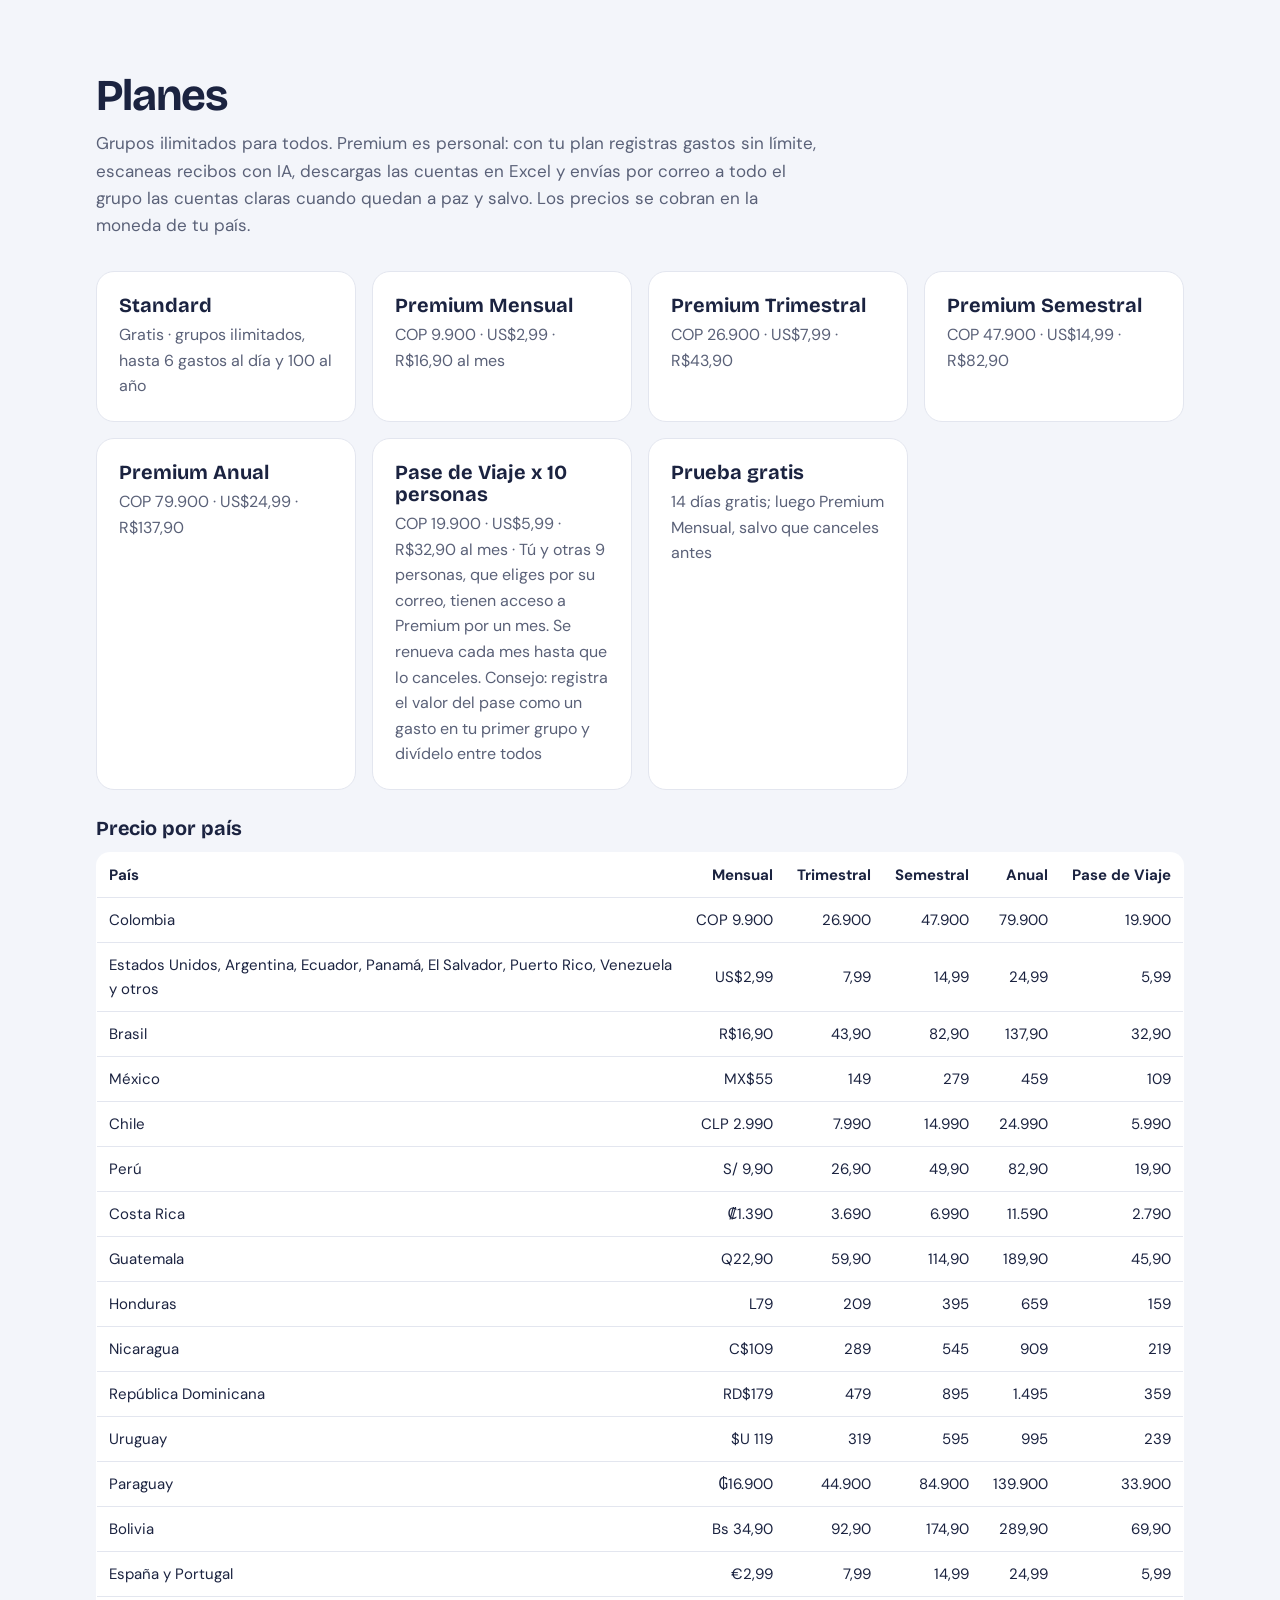
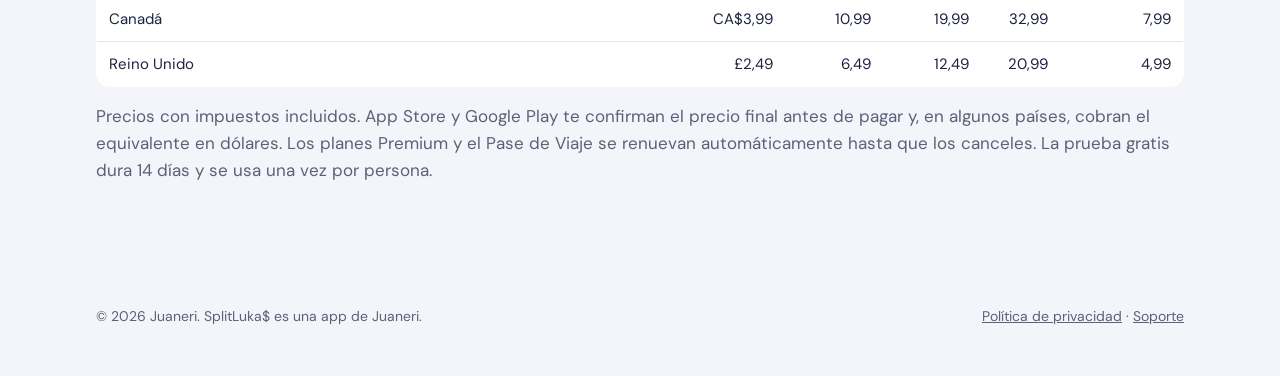
==== commit 562131da: "SplitLuka$ ya está en App Store: botón de descarga; Google Play muy pronto Co-Authored-By: Claude Op" ====
--- a/splitlukas/index.html
+++ b/splitlukas/index.html
@@ -25,8 +25,9 @@
     <h1>SplitLuka$</h1>
     <p><strong>Divide gastos por iguales, pagando solo lo que te corresponde.</strong> Cuentas claras con tu grupo de amigos. Registra gastos en cualquier moneda, mira quién le debe a quién y salda con los pagos rápidos de tu país. En español, inglés y portugués.</p>
     <div class="actions">
-      <a class="btn primary" href="https://splitlukas.expo.app">Usar la versión web</a>
-      <span class="btn ghost" aria-disabled="true">App Store y Google Play: muy pronto</span>
+      <a class="btn primary" href="https://apps.apple.com/app/id6828172255">Descargar en App Store</a>
+      <a class="btn ghost" href="https://splitlukas.expo.app">Usar la versión web</a>
+      <span class="btn ghost" aria-disabled="true">Google Play: muy pronto</span>
     </div>
   </div>
 </header>
